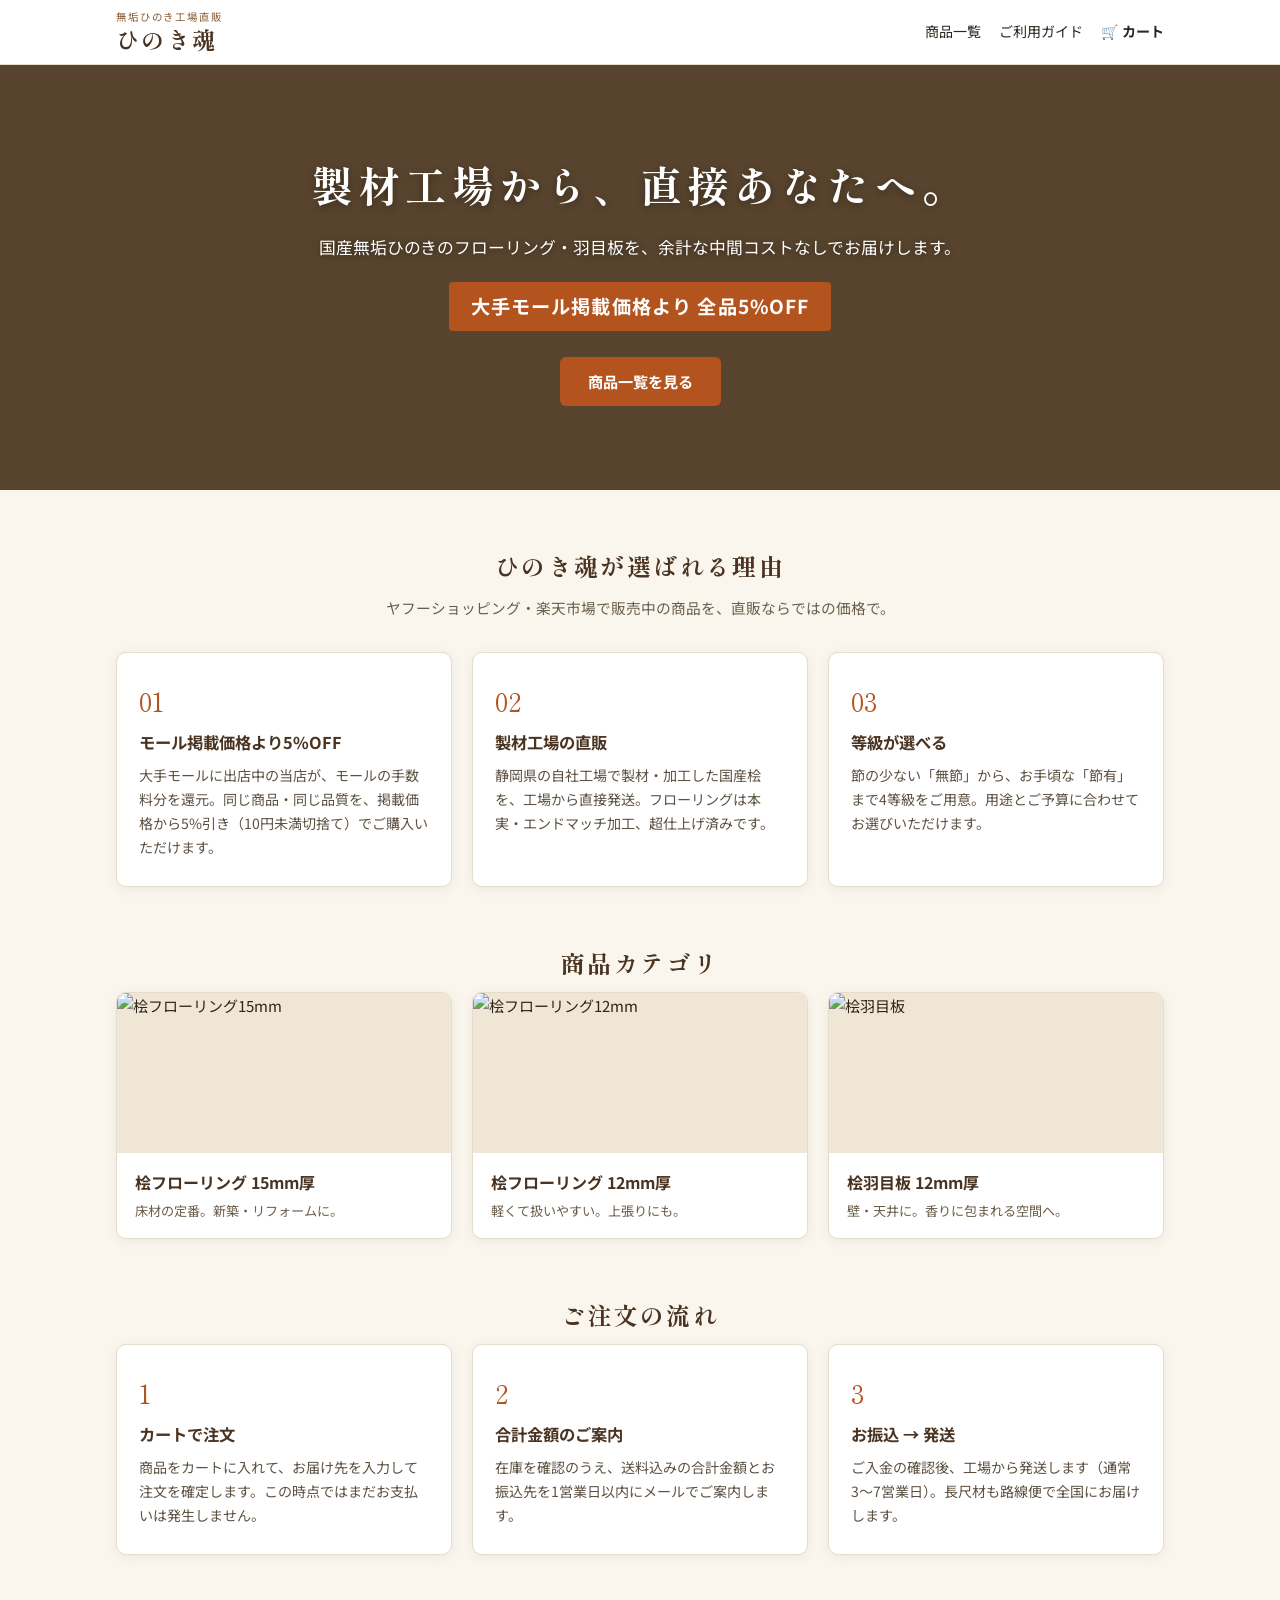
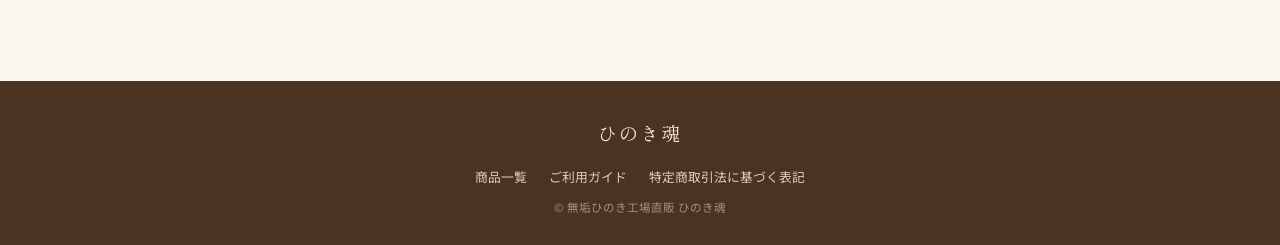
==== index.html @ a267dc52 "ひのき魂 オンラインストア初版（ヤフー掲載価格-5%・工場直販） Co-Authored-By: Claude Fable 5 <noreply@anthropic.com>" ====
<!DOCTYPE html>
<html lang="ja">
<head>
<meta charset="UTF-8">
<meta name="viewport" content="width=device-width, initial-scale=1.0">
<title>無垢ひのき工場直販 ひのき魂｜国産桧フローリング・羽目板の直販ストア</title>
<meta name="description" content="国産無垢ひのきのフローリング・羽目板を工場直販。大手モール掲載価格より5%OFF。製材工場から直接お届けします。">
<link rel="icon" href="favicon.svg" type="image/svg+xml">
<link rel="preconnect" href="https://fonts.googleapis.com">
<link rel="preconnect" href="https://item-shopping.c.yimg.jp">
<link href="https://fonts.googleapis.com/css2?family=Noto+Sans+JP:wght@400;700&family=Shippori+Mincho:wght@600;700&display=swap" rel="stylesheet">
<link rel="stylesheet" href="css/shop.css">
</head>
<body>

<header class="site-header">
  <div class="header-inner">
    <a class="brand" href="index.html">
      <span class="brand-sub">無垢ひのき工場直販</span>
      <span class="brand-main">ひのき魂</span>
    </a>
    <button id="nav-toggle" aria-label="メニュー">☰</button>
    <nav class="site-nav" id="site-nav">
      <a href="products.html">商品一覧</a>
      <a href="guide.html">ご利用ガイド</a>
      <a class="cart-link" href="cart.html">🛒 カート<span class="cart-badge is-empty">0</span></a>
    </nav>
  </div>
</header>

<div class="hero">
  <h1>製材工場から、直接あなたへ。</h1>
  <p>国産無垢ひのきのフローリング・羽目板を、余計な中間コストなしでお届けします。</p>
  <div><span class="hero-off">大手モール掲載価格より 全品5%OFF</span></div>
  <div><a class="btn btn-primary" href="products.html">商品一覧を見る</a></div>
</div>

<section class="section">
  <div class="container">
    <h2 class="section-title">ひのき魂が選ばれる理由</h2>
    <p class="section-lead">ヤフーショッピング・楽天市場で販売中の商品を、直販ならではの価格で。</p>
    <div class="features">
      <div class="feature">
        <span class="num">01</span>
        <h3>モール掲載価格より5%OFF</h3>
        <p>大手モールに出店中の当店が、モールの手数料分を還元。同じ商品・同じ品質を、掲載価格から5%引き（10円未満切捨て）でご購入いただけます。</p>
      </div>
      <div class="feature">
        <span class="num">02</span>
        <h3>製材工場の直販</h3>
        <p>静岡県の自社工場で製材・加工した国産桧を、工場から直接発送。フローリングは本実・エンドマッチ加工、超仕上げ済みです。</p>
      </div>
      <div class="feature">
        <span class="num">03</span>
        <h3>等級が選べる</h3>
        <p>節の少ない「無節」から、お手頃な「節有」まで4等級をご用意。用途とご予算に合わせてお選びいただけます。</p>
      </div>
    </div>
  </div>
</section>

<section class="section" style="padding-top:0;">
  <div class="container">
    <h2 class="section-title">商品カテゴリ</h2>
    <div class="cat-grid">
      <a class="cat-card" href="products.html#flooring15">
        <img src="https://item-shopping.c.yimg.jp/i/j/hayazaimuku_ff151082000a" alt="桧フローリング15mm" loading="lazy">
        <div class="cat-card-body">
          <h3>桧フローリング 15mm厚</h3>
          <p>床材の定番。新築・リフォームに。</p>
        </div>
      </a>
      <a class="cat-card" href="products.html#flooring12">
        <img src="https://item-shopping.c.yimg.jp/i/j/hayazaimuku_fk151082000a" alt="桧フローリング12mm" loading="lazy">
        <div class="cat-card-body">
          <h3>桧フローリング 12mm厚</h3>
          <p>軽くて扱いやすい。上張りにも。</p>
        </div>
      </a>
      <a class="cat-card" href="products.html#panel">
        <img src="https://item-shopping.c.yimg.jp/i/j/hayazaimuku_pf121032000a" alt="桧羽目板" loading="lazy">
        <div class="cat-card-body">
          <h3>桧羽目板 12mm厚</h3>
          <p>壁・天井に。香りに包まれる空間へ。</p>
        </div>
      </a>
    </div>
  </div>
</section>

<section class="section" style="padding-top:0;">
  <div class="container">
    <h2 class="section-title">ご注文の流れ</h2>
    <div class="features">
      <div class="feature"><span class="num">1</span><h3>カートで注文</h3><p>商品をカートに入れて、お届け先を入力して注文を確定します。この時点ではまだお支払いは発生しません。</p></div>
      <div class="feature"><span class="num">2</span><h3>合計金額のご案内</h3><p>在庫を確認のうえ、送料込みの合計金額とお振込先を1営業日以内にメールでご案内します。</p></div>
      <div class="feature"><span class="num">3</span><h3>お振込 → 発送</h3><p>ご入金の確認後、工場から発送します（通常3〜7営業日）。長尺材も路線便で全国にお届けします。</p></div>
    </div>
  </div>
</section>

<footer class="site-footer">
  <div class="footer-inner">
    <div class="footer-brand">ひのき魂</div>
    <div class="footer-links">
      <a href="products.html">商品一覧</a>
      <a href="guide.html">ご利用ガイド</a>
      <a href="tokushoho.html">特定商取引法に基づく表記</a>
    </div>
    <div class="footer-copy">© 無垢ひのき工場直販 ひのき魂</div>
  </div>
</footer>

<script src="https://hayazai.com/data/products.js"></script>
<script src="js/shop.js"></script>
</body>
</html>
---- css/shop.css ----
/* =====================================================
   ひのき魂 オンラインストア 共通スタイル
   ===================================================== */

:root {
  --cream: #faf6ee;
  --paper: #ffffff;
  --wood: #8b5e34;
  --wood-dark: #4a3421;
  --ink: #2e261d;
  --accent: #b3541e;
  --green: #4f6f46;
  --line: #e6dccb;
  --shadow: 0 2px 12px rgba(74, 52, 33, 0.08);
}

* { margin: 0; padding: 0; box-sizing: border-box; }

body {
  font-family: 'Noto Sans JP', 'Hiragino Kaku Gothic ProN', 'Yu Gothic', sans-serif;
  background: var(--cream);
  color: var(--ink);
  line-height: 1.7;
  font-size: 15px;
}

img { max-width: 100%; }
a { color: var(--accent); }

.serif { font-family: 'Shippori Mincho', 'Yu Mincho', serif; }

.container { max-width: 1080px; margin: 0 auto; padding: 0 16px; }

/* ---------- ヘッダー ---------- */

.site-header {
  background: var(--paper);
  border-bottom: 1px solid var(--line);
  position: sticky;
  top: 0;
  z-index: 100;
}
.header-inner {
  max-width: 1080px; margin: 0 auto; padding: 10px 16px;
  display: flex; align-items: center; gap: 20px;
}
.brand { text-decoration: none; color: var(--wood-dark); line-height: 1.3; }
.brand-sub { display: block; font-size: 0.65rem; letter-spacing: 0.18em; color: var(--wood); }
.brand-main { font-family: 'Shippori Mincho', serif; font-size: 1.45rem; font-weight: 700; letter-spacing: 0.1em; }

.site-nav { margin-left: auto; display: flex; align-items: center; gap: 18px; }
.site-nav a { color: var(--ink); text-decoration: none; font-size: 0.88rem; }
.site-nav a:hover { color: var(--accent); }

.cart-link { position: relative; display: inline-flex; align-items: center; gap: 6px; font-weight: 700; }
.cart-badge {
  background: var(--accent); color: #fff; border-radius: 999px;
  font-size: 0.7rem; min-width: 18px; height: 18px; line-height: 18px;
  text-align: center; padding: 0 4px;
}
.cart-badge.is-empty { display: none; }

#nav-toggle { display: none; background: none; border: none; font-size: 1.5rem; cursor: pointer; color: var(--wood-dark); }

@media (max-width: 720px) {
  #nav-toggle { display: block; margin-left: auto; }
  .site-nav {
    display: none; position: absolute; top: 100%; left: 0; right: 0;
    background: var(--paper); border-bottom: 1px solid var(--line);
    flex-direction: column; padding: 14px 20px; gap: 14px; margin: 0;
  }
  .site-nav.open { display: flex; }
  .cart-link-fixed { display: flex !important; }
}

/* ---------- ヒーロー ---------- */

.hero {
  background: linear-gradient(rgba(46, 38, 29, 0.45), rgba(46, 38, 29, 0.45)),
    url('https://hayazai.com/images/hero_hinoki.jpg') center/cover no-repeat, #7a5c3d;
  color: #fff; text-align: center; padding: 84px 16px;
}
.hero h1 { font-family: 'Shippori Mincho', serif; font-size: clamp(1.6rem, 4.5vw, 2.6rem); letter-spacing: 0.12em; text-shadow: 0 2px 8px rgba(0,0,0,0.4); }
.hero p { margin-top: 14px; font-size: clamp(0.9rem, 2.5vw, 1.05rem); text-shadow: 0 1px 6px rgba(0,0,0,0.5); }
.hero .btn { margin-top: 26px; }

.hero-off {
  display: inline-block; margin-top: 20px; background: var(--accent); color: #fff;
  padding: 8px 22px; border-radius: 4px; font-weight: 700; letter-spacing: 0.06em;
  font-size: clamp(0.95rem, 2.8vw, 1.2rem);
}

/* ---------- 汎用 ---------- */

.section { padding: 56px 0; }
.section-title {
  font-family: 'Shippori Mincho', serif; font-size: 1.5rem; text-align: center;
  color: var(--wood-dark); letter-spacing: 0.1em; margin-bottom: 8px;
}
.section-lead { text-align: center; color: #6b5d4b; margin-bottom: 32px; font-size: 0.92rem; }

.btn {
  display: inline-block; border: none; cursor: pointer; text-decoration: none;
  border-radius: 6px; font-weight: 700; font-size: 0.95rem;
  padding: 12px 28px; transition: opacity 0.15s; font-family: inherit;
}
.btn:hover { opacity: 0.85; }
.btn-primary { background: var(--accent); color: #fff; }
.btn-cart { background: var(--wood-dark); color: #fff; padding: 10px 16px; font-size: 0.85rem; flex: 1; }
.btn-lg { padding: 15px 40px; font-size: 1.05rem; width: 100%; text-align: center; }
.btn:disabled { opacity: 0.5; cursor: default; }

/* ---------- 特長 ---------- */

.features { display: grid; grid-template-columns: repeat(auto-fit, minmax(240px, 1fr)); gap: 20px; }
.feature {
  background: var(--paper); border: 1px solid var(--line); border-radius: 10px;
  padding: 26px 22px; box-shadow: var(--shadow);
}
.feature h3 { font-size: 1.02rem; color: var(--wood-dark); margin-bottom: 8px; }
.feature p { font-size: 0.88rem; color: #5d5142; }
.feature .num { font-family: 'Shippori Mincho', serif; color: var(--accent); font-size: 1.6rem; display: block; margin-bottom: 6px; }

/* ---------- カテゴリカード ---------- */

.cat-grid { display: grid; grid-template-columns: repeat(auto-fit, minmax(230px, 1fr)); gap: 20px; }
.cat-card {
  display: block; text-decoration: none; background: var(--paper);
  border: 1px solid var(--line); border-radius: 10px; overflow: hidden; box-shadow: var(--shadow);
  color: var(--ink); transition: transform 0.15s;
}
.cat-card:hover { transform: translateY(-3px); }
.cat-card img { width: 100%; height: 160px; object-fit: cover; display: block; background: #efe6d6; }
.cat-card-body { padding: 16px 18px; }
.cat-card-body h3 { font-size: 1rem; color: var(--wood-dark); }
.cat-card-body p { font-size: 0.82rem; color: #6b5d4b; margin-top: 4px; }

/* ---------- 商品一覧 ---------- */

.page-title { font-family: 'Shippori Mincho', serif; font-size: 1.6rem; color: var(--wood-dark); letter-spacing: 0.08em; text-align: center; padding: 40px 0 6px; }
.page-lead { text-align: center; color: #6b5d4b; font-size: 0.9rem; margin-bottom: 10px; }

.off-banner {
  max-width: 720px; margin: 18px auto 0; background: #fdf1e6; border: 1px solid #eccdaa;
  border-radius: 8px; padding: 12px 18px; font-size: 0.88rem; text-align: center; color: #7c451a;
}

.p-section { padding: 36px 0 8px; }
.p-section-title {
  font-family: 'Shippori Mincho', serif; font-size: 1.3rem; color: var(--wood-dark);
  border-left: 5px solid var(--accent); padding-left: 12px; margin-bottom: 4px;
}
.p-section-desc { font-size: 0.86rem; color: #6b5d4b; margin-bottom: 18px; padding-left: 17px; }

.p-grid { display: grid; grid-template-columns: repeat(auto-fill, minmax(230px, 1fr)); gap: 18px; }

.p-card {
  background: var(--paper); border: 1px solid var(--line); border-radius: 10px;
  overflow: hidden; box-shadow: var(--shadow); display: flex; flex-direction: column;
}
.p-card-img { aspect-ratio: 4/3; background: #efe6d6; }
.p-card-img img { width: 100%; height: 100%; object-fit: cover; display: block; }
.p-card-body { padding: 14px 16px 16px; display: flex; flex-direction: column; flex: 1; }

.p-badges { display: flex; gap: 6px; margin-bottom: 6px; }
.badge { font-size: 0.7rem; font-weight: 700; padding: 2px 8px; border-radius: 4px; }
.badge-a { background: var(--green); color: #fff; }
.badge-b { background: #8d7c63; color: #fff; }
.badge-q { background: #f0e7d6; color: var(--wood-dark); }

.p-size { font-weight: 700; color: var(--wood-dark); font-size: 0.98rem; }
.p-qty { font-size: 0.78rem; color: #6b5d4b; font-weight: 400; margin-left: 6px; }

.p-price-row { margin-top: 8px; display: flex; align-items: center; gap: 8px; }
.p-price-ref { font-size: 0.76rem; color: #978874; text-decoration: line-through; }
.p-off { background: var(--accent); color: #fff; font-size: 0.68rem; font-weight: 700; padding: 1px 6px; border-radius: 3px; }

.p-price { font-size: 1.45rem; font-weight: 700; color: var(--accent); line-height: 1.2; }
.p-tax { font-size: 0.7rem; color: #6b5d4b; font-weight: 400; margin-left: 4px; }
.p-per { font-size: 0.76rem; color: #6b5d4b; margin-bottom: 12px; }

.p-actions { margin-top: auto; display: flex; gap: 8px; align-items: center; }

.qty-input { display: inline-flex; border: 1px solid var(--line); border-radius: 6px; overflow: hidden; background: #fff; }
.qty-btn { width: 30px; height: 38px; border: none; background: #f5efe3; cursor: pointer; font-size: 1rem; color: var(--wood-dark); }
.qty-num { width: 42px; border: none; text-align: center; font-size: 0.95rem; font-family: inherit; -moz-appearance: textfield; }
.qty-num::-webkit-outer-spin-button, .qty-num::-webkit-inner-spin-button { -webkit-appearance: none; }

.load-error { text-align: center; padding: 60px 0; color: #8a5a2a; }

/* ---------- カート ---------- */

.cart-table-wrap { overflow-x: auto; background: var(--paper); border: 1px solid var(--line); border-radius: 10px; box-shadow: var(--shadow); }
.cart-table { width: 100%; border-collapse: collapse; min-width: 640px; }
.cart-table th { background: #f5efe3; font-size: 0.8rem; padding: 10px 12px; text-align: left; color: var(--wood-dark); }
.cart-table td { padding: 12px; border-top: 1px solid var(--line); font-size: 0.9rem; vertical-align: middle; }
.cart-img { width: 54px; height: 54px; object-fit: cover; border-radius: 6px; background: #efe6d6; }
.cart-name { font-weight: 600; color: var(--wood-dark); font-size: 0.86rem; }
.cart-sub { font-weight: 700; }
.cart-del { background: none; border: none; color: #b0a28c; font-size: 1.1rem; cursor: pointer; }

.cart-summary { max-width: 420px; margin: 26px 0 0 auto; background: var(--paper); border: 1px solid var(--line); border-radius: 10px; padding: 22px; box-shadow: var(--shadow); }
.cart-total-row { display: flex; justify-content: space-between; align-items: center; font-size: 1rem; }
.cart-total-row strong { font-size: 1.5rem; color: var(--accent); }
.cart-note { font-size: 0.78rem; color: #6b5d4b; margin-top: 10px; }
.cart-note-warn { color: #a04b12; background: #fdf1e6; border-radius: 6px; padding: 8px 10px; }
.cart-summary .btn { margin-top: 16px; }
.link-back { display: block; text-align: center; margin-top: 14px; font-size: 0.85rem; }

.cart-empty { text-align: center; padding: 70px 0; color: #6b5d4b; }
.cart-empty .btn { margin-top: 20px; }

/* ---------- 注文フォーム ---------- */

.order-grid { display: grid; grid-template-columns: 1fr 380px; gap: 28px; align-items: start; }
@media (max-width: 880px) { .order-grid { grid-template-columns: 1fr; } }

.form-card, .summary-card {
  background: var(--paper); border: 1px solid var(--line); border-radius: 10px;
  padding: 26px; box-shadow: var(--shadow);
}
.form-card h2, .summary-card h2 { font-size: 1.05rem; color: var(--wood-dark); margin-bottom: 18px; border-left: 4px solid var(--accent); padding-left: 10px; }

.form-row { margin-bottom: 16px; }
.form-row label { display: block; font-size: 0.85rem; font-weight: 700; color: var(--wood-dark); margin-bottom: 5px; }
.req { color: var(--accent); font-size: 0.72rem; margin-left: 4px; }
.form-row input[type=text], .form-row input[type=email], .form-row input[type=tel],
.form-row select, .form-row textarea {
  width: 100%; padding: 10px 12px; border: 1px solid var(--line); border-radius: 6px;
  font-size: 0.95rem; font-family: inherit; background: #fffdf9;
}
.form-row textarea { min-height: 90px; resize: vertical; }
.radio-row { display: flex; gap: 18px; font-size: 0.9rem; }
.radio-row label { font-weight: 400; display: inline-flex; align-items: center; gap: 5px; margin: 0; }

.summary-table { width: 100%; border-collapse: collapse; font-size: 0.84rem; }
.summary-table td { padding: 7px 4px; border-bottom: 1px solid var(--line); vertical-align: top; }
.ta-r { text-align: right; white-space: nowrap; } .ta-c { text-align: center; }
.summary-total { display: flex; justify-content: space-between; margin-top: 14px; font-size: 0.95rem; }
.summary-total strong { font-size: 1.4rem; color: var(--accent); }

.notice-box { background: #fdf7ec; border: 1px solid #eadcbc; border-radius: 8px; padding: 12px 14px; font-size: 0.8rem; color: #6b5230; margin-top: 14px; }
.order-error { color: #c0392b; font-size: 0.85rem; margin-top: 12px; min-height: 1.2em; }

.hp-field { position: absolute; left: -9999px; opacity: 0; height: 0; overflow: hidden; }

/* ---------- 静的ページ ---------- */

.doc { max-width: 780px; margin: 0 auto; background: var(--paper); border: 1px solid var(--line); border-radius: 10px; padding: 36px; box-shadow: var(--shadow); }
.doc h2 { font-size: 1.1rem; color: var(--wood-dark); margin: 26px 0 10px; border-left: 4px solid var(--accent); padding-left: 10px; }
.doc h2:first-child { margin-top: 0; }
.doc p, .doc li { font-size: 0.9rem; color: #443a2c; }
.doc ul { padding-left: 20px; }
.doc-table { width: 100%; border-collapse: collapse; font-size: 0.88rem; }
.doc-table th, .doc-table td { border: 1px solid var(--line); padding: 10px 12px; text-align: left; vertical-align: top; }
.doc-table th { background: #f5efe3; width: 30%; color: var(--wood-dark); white-space: nowrap; }

/* ---------- 完了ページ ---------- */

.complete-box { max-width: 560px; margin: 60px auto; text-align: center; background: var(--paper); border: 1px solid var(--line); border-radius: 10px; padding: 48px 30px; box-shadow: var(--shadow); }
.complete-box h1 { font-family: 'Shippori Mincho', serif; font-size: 1.4rem; color: var(--wood-dark); margin-bottom: 16px; }
.order-no { font-size: 1.1rem; font-weight: 700; color: var(--accent); background: #fdf1e6; border-radius: 6px; padding: 10px; margin: 18px 0; }
.complete-box p { font-size: 0.9rem; color: #5d5142; }
.complete-box .btn { margin-top: 26px; }

/* ---------- フッター ---------- */

.site-footer { background: var(--wood-dark); color: #d9cdbb; margin-top: 70px; padding: 36px 16px 28px; }
.footer-inner { max-width: 1080px; margin: 0 auto; text-align: center; }
.footer-brand { font-family: 'Shippori Mincho', serif; font-size: 1.2rem; letter-spacing: 0.12em; color: #f3ead9; }
.footer-links { margin: 16px 0 10px; display: flex; justify-content: center; flex-wrap: wrap; gap: 8px 22px; }
.footer-links a { color: #d9cdbb; font-size: 0.8rem; text-decoration: none; }
.footer-links a:hover { text-decoration: underline; }
.footer-copy { font-size: 0.72rem; color: #a08f77; margin-top: 10px; }

/* ---------- トースト ---------- */

.toast-box { position: fixed; bottom: 24px; left: 50%; transform: translateX(-50%); z-index: 999; display: flex; flex-direction: column; gap: 8px; }
.toast {
  background: var(--wood-dark); color: #fff; padding: 11px 26px; border-radius: 999px;
  font-size: 0.88rem; box-shadow: 0 4px 16px rgba(0,0,0,0.25); white-space: nowrap;
  transition: opacity 0.4s;
}
.toast.out { opacity: 0; }
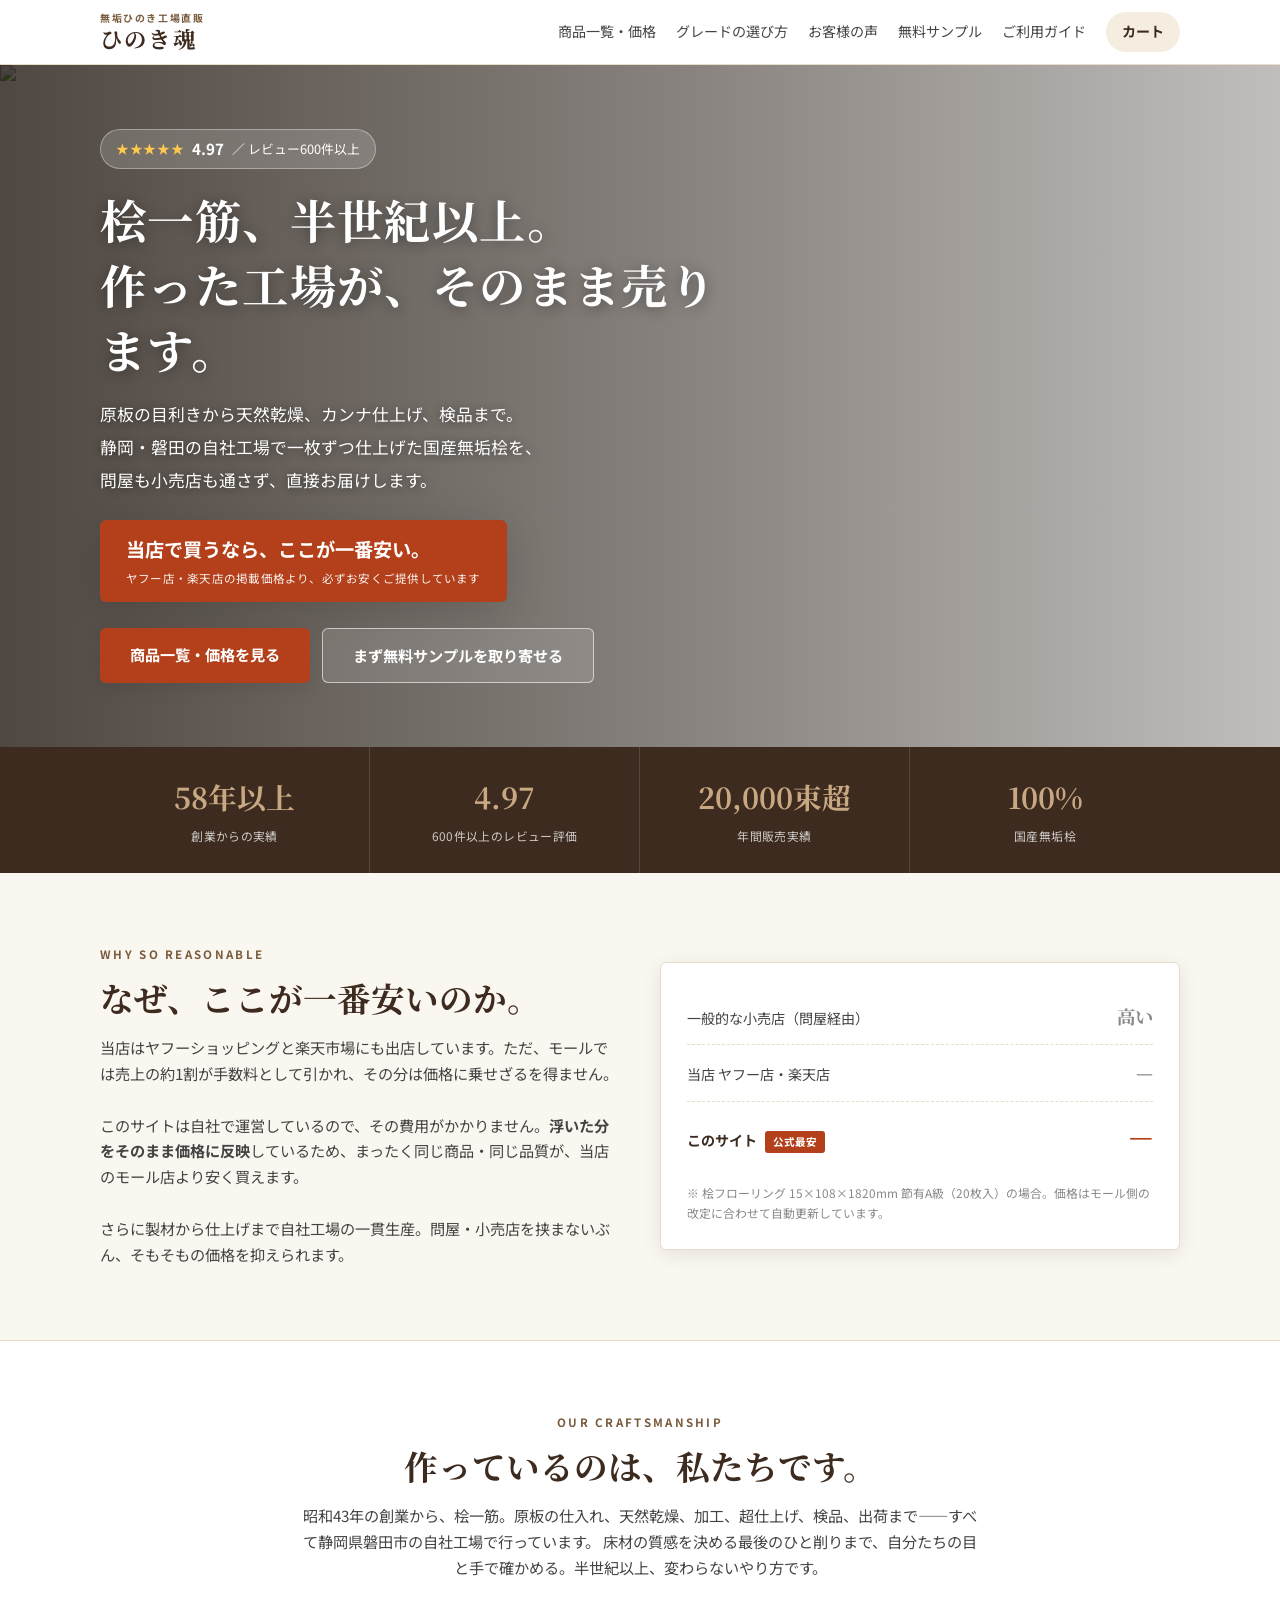
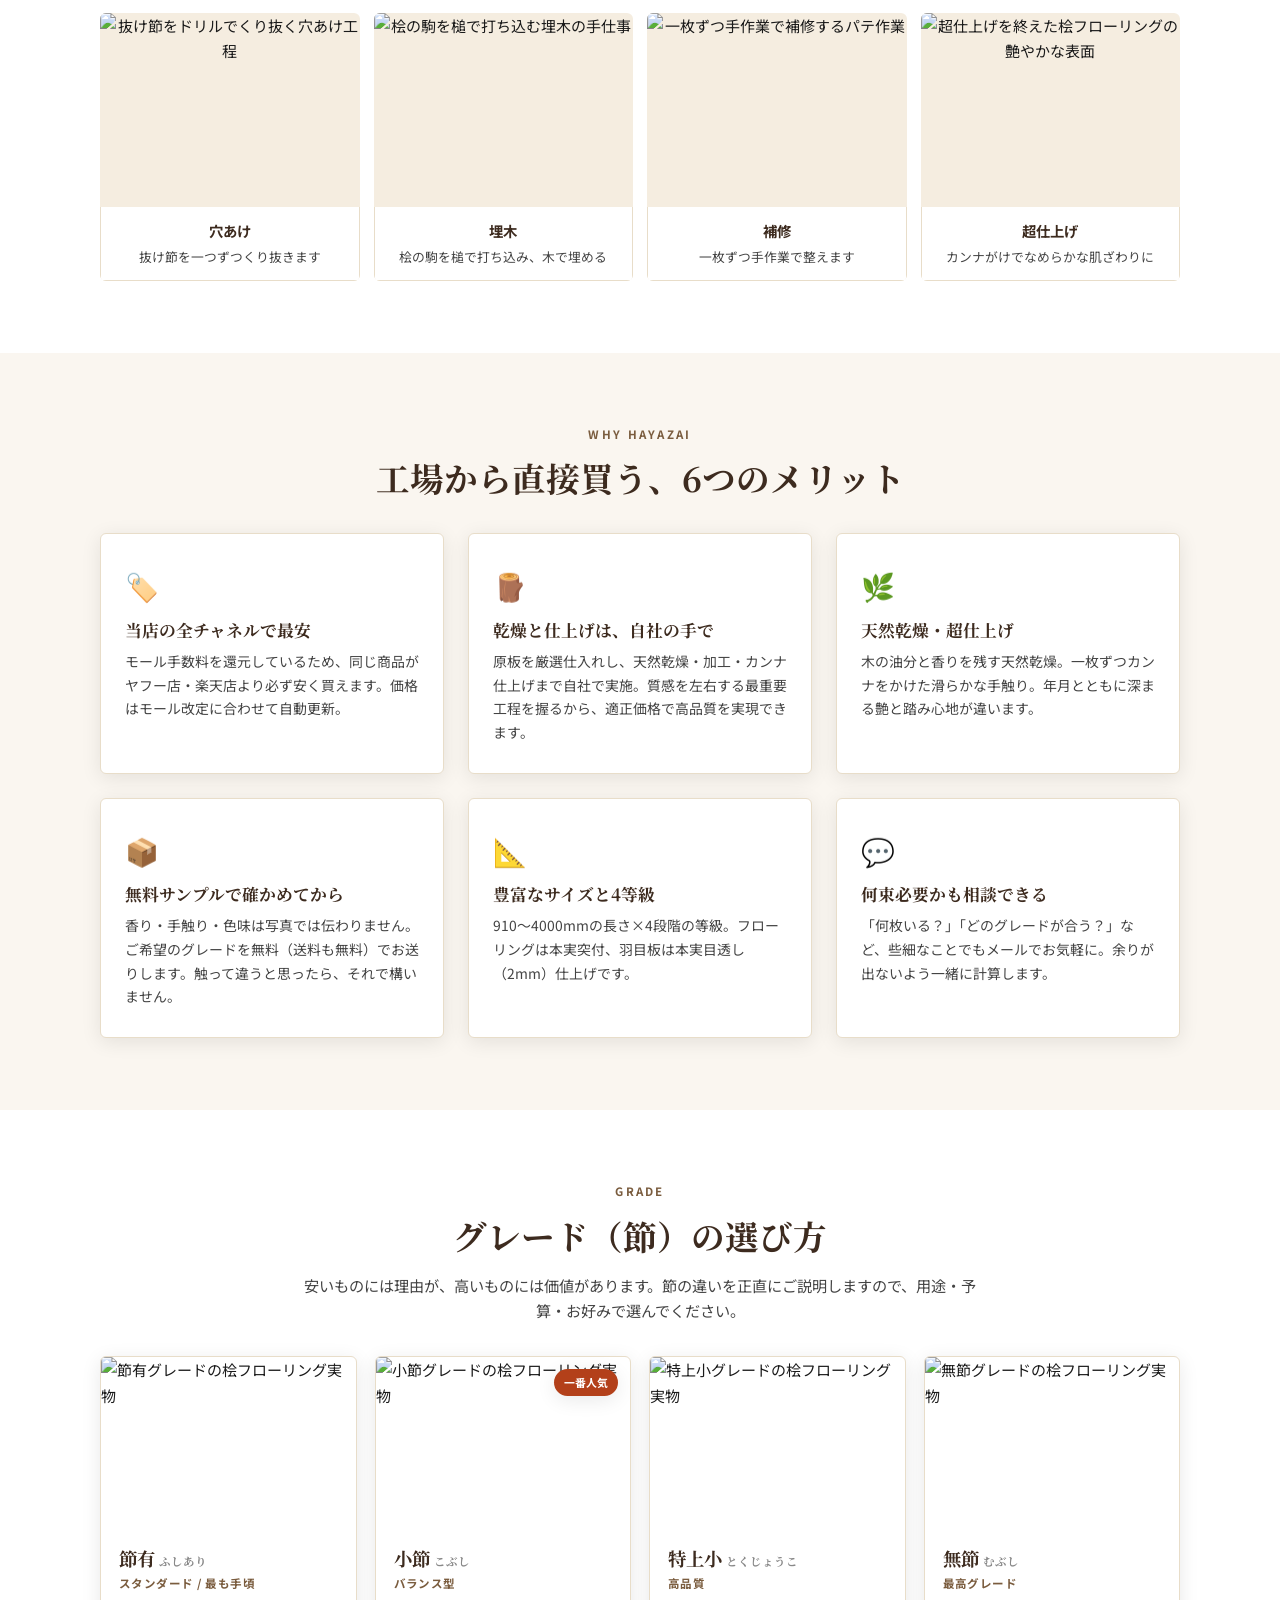
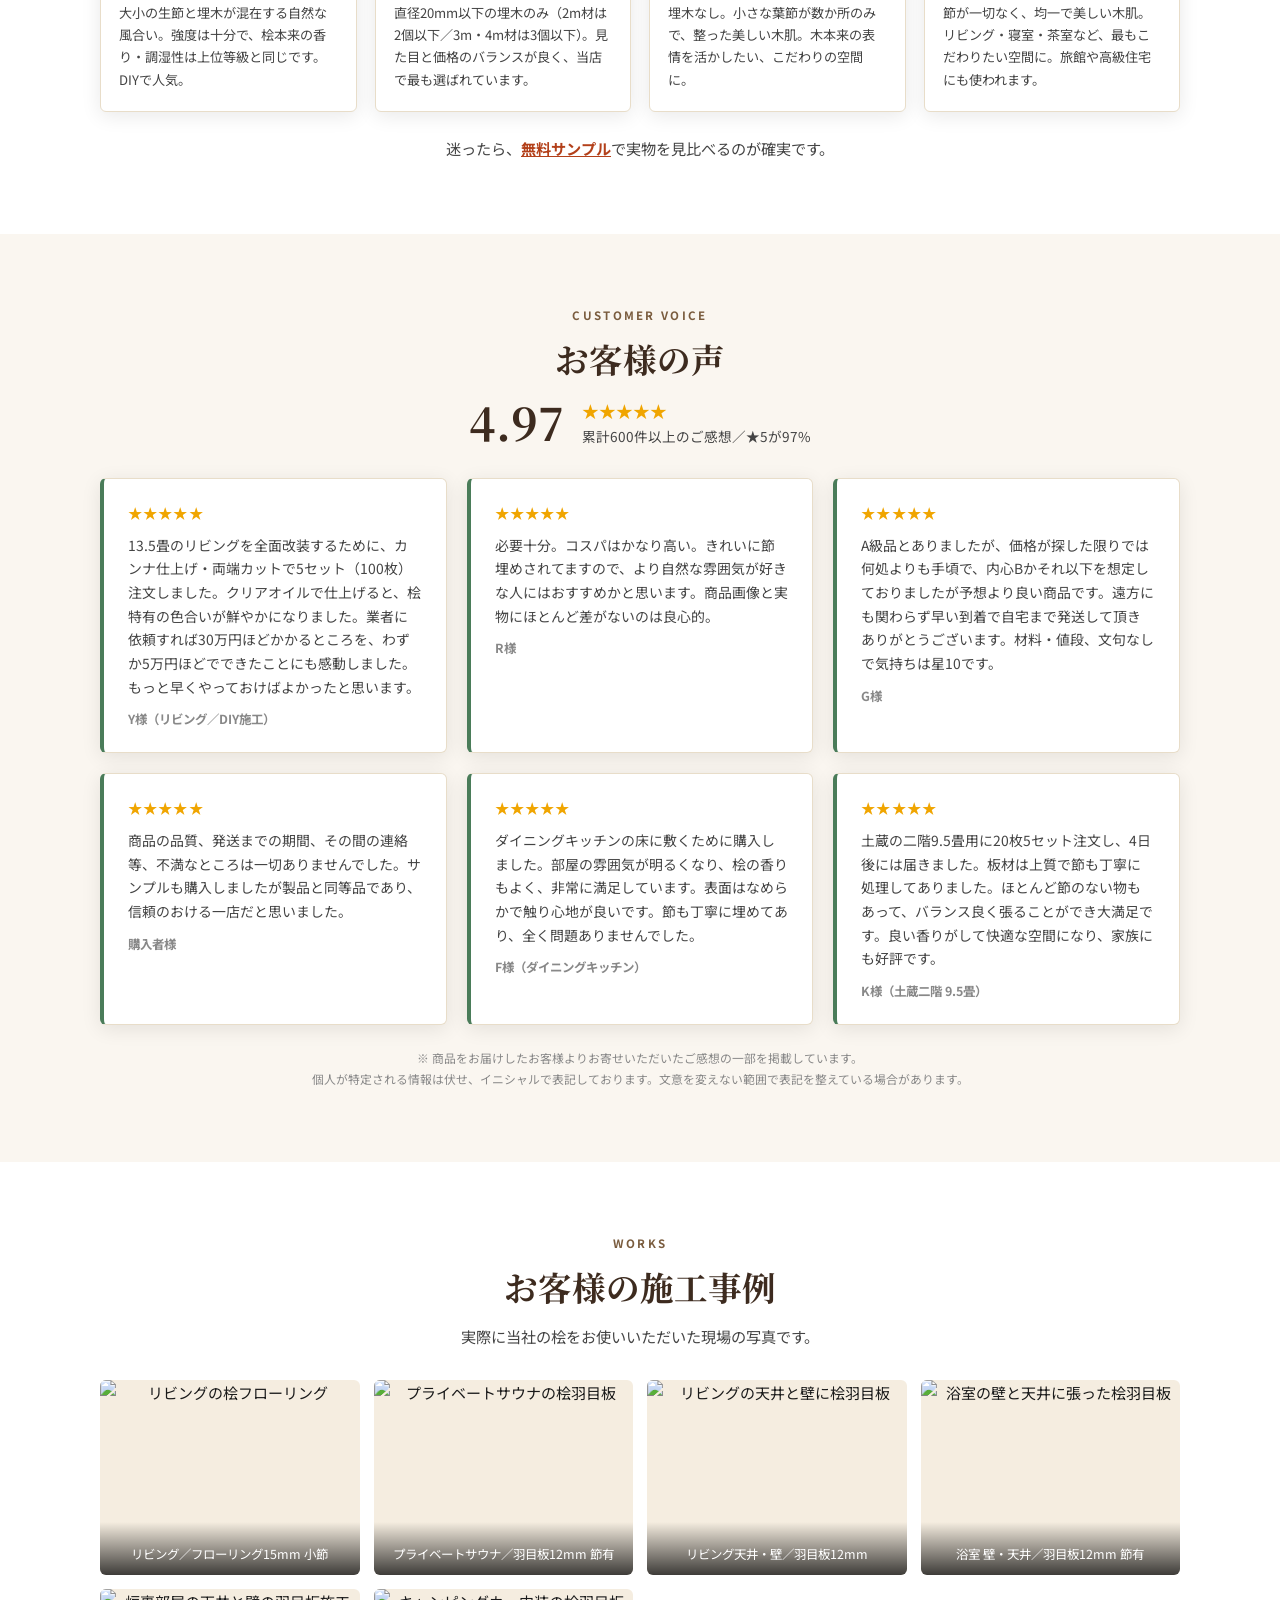
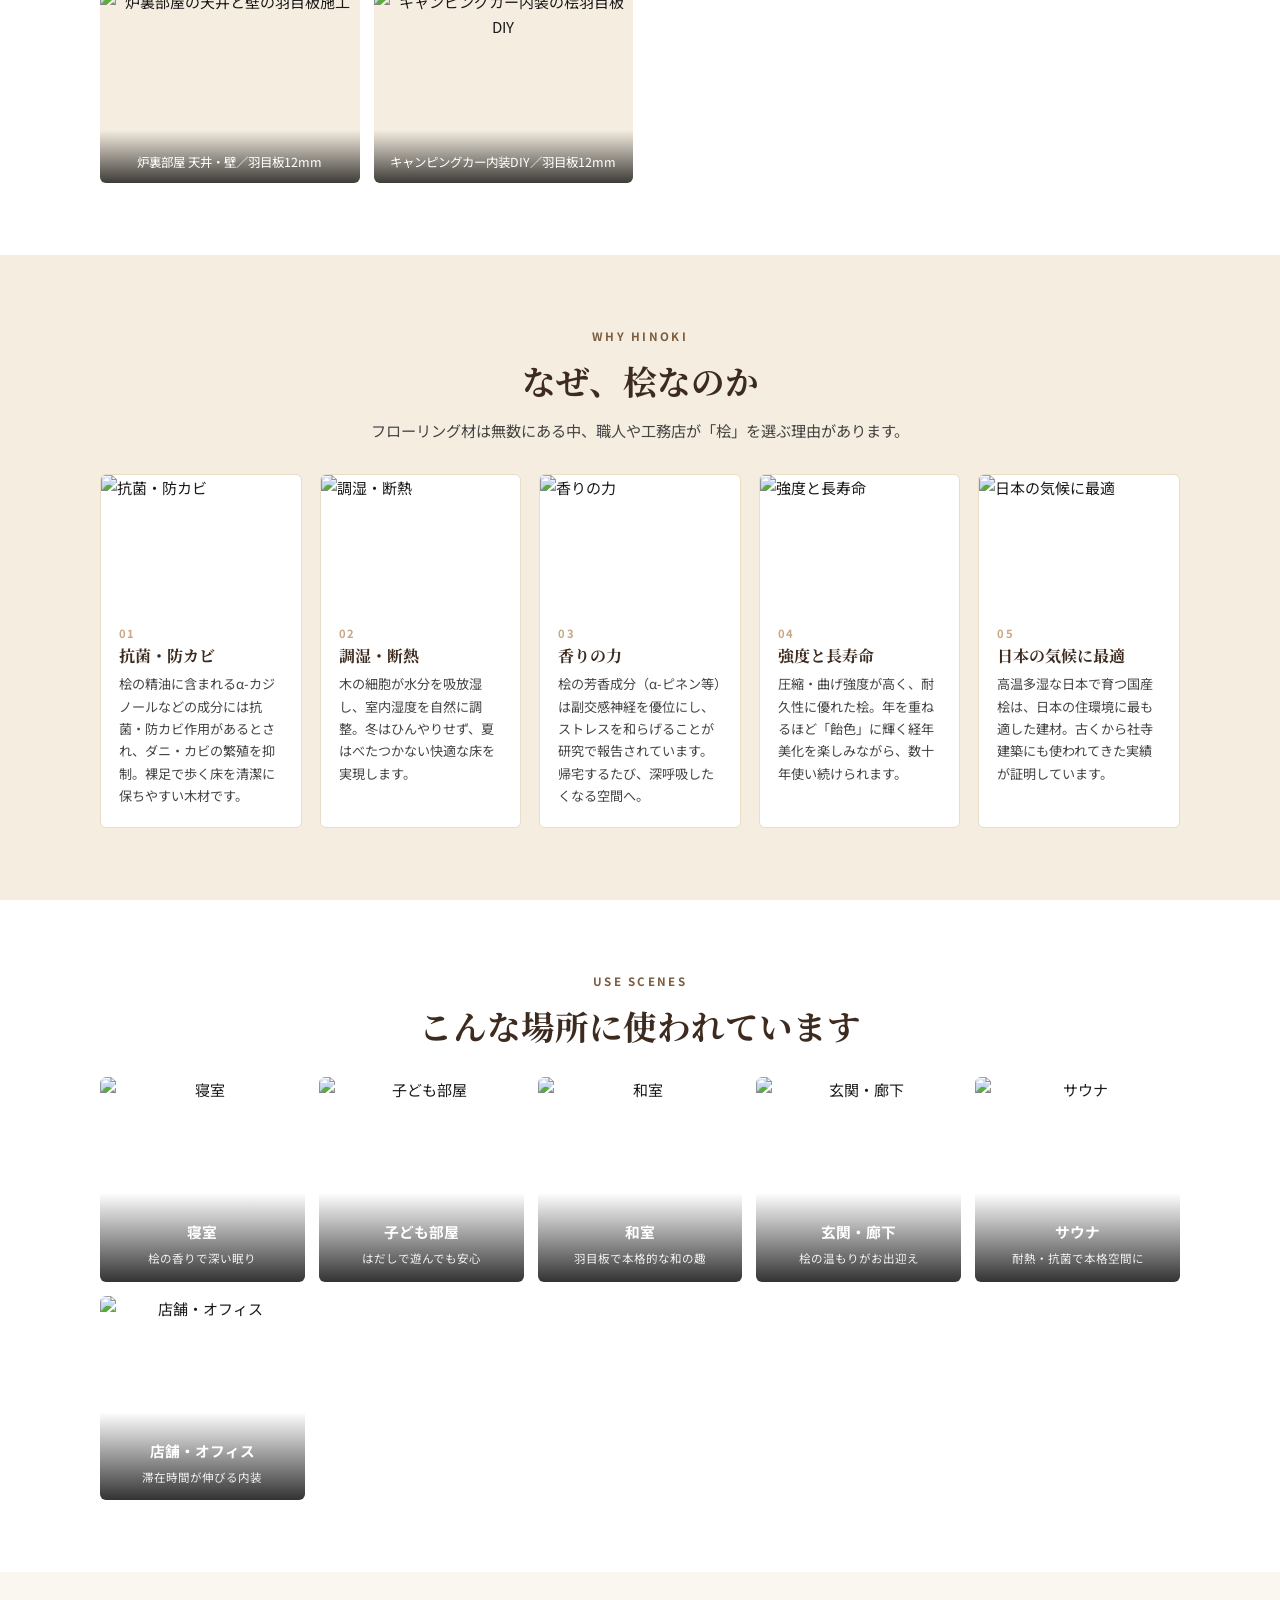
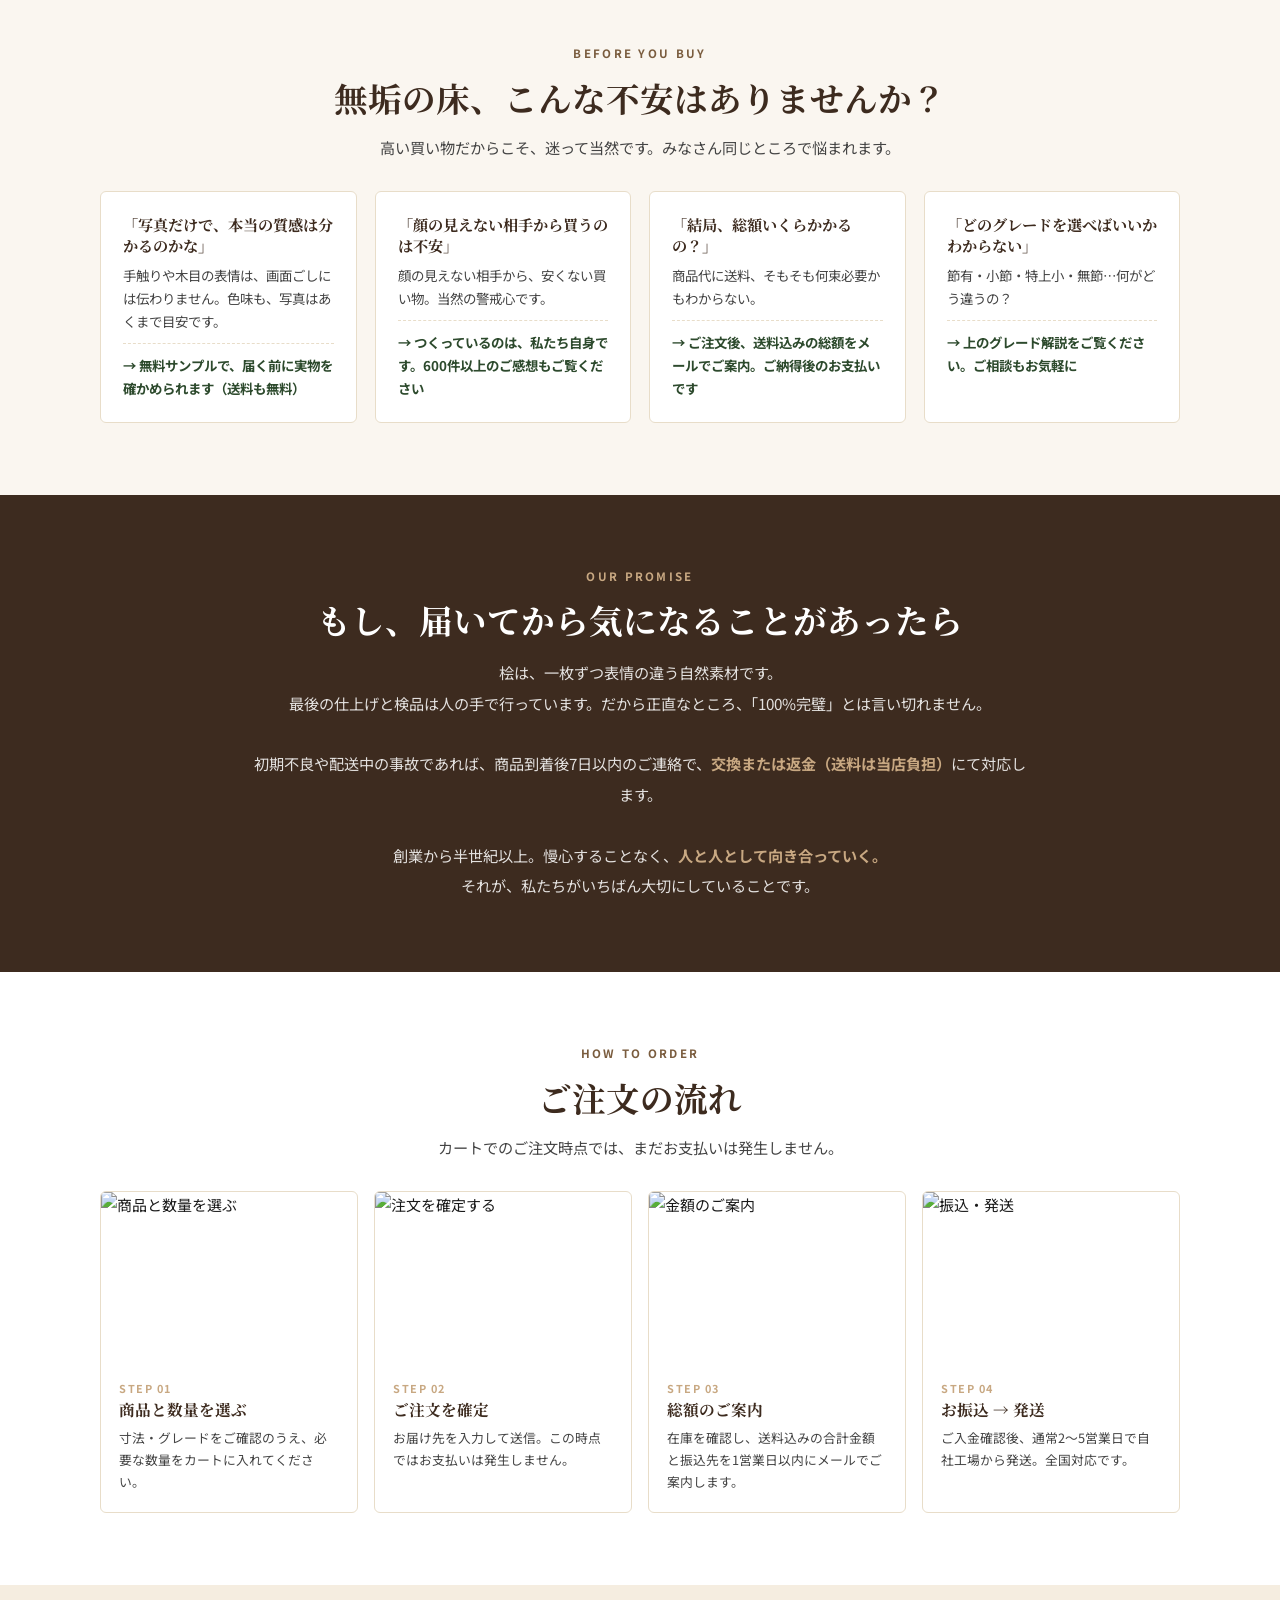
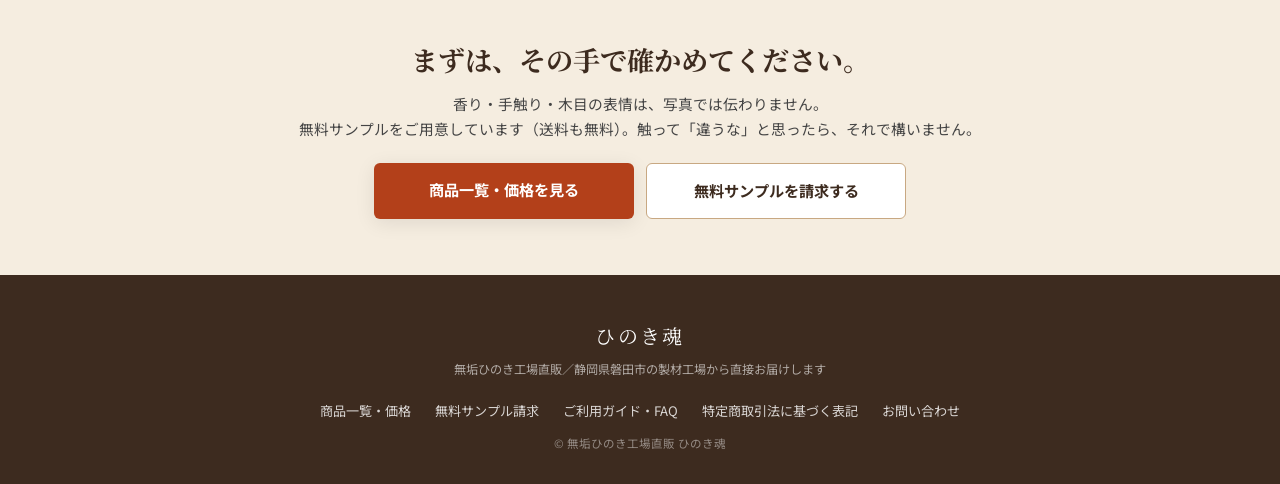
==== commit da9967c1: "サイト全面刷新: HP準拠デザイン・付加価値訴求・公式最安の打ち出し - 配色/書体を林材木店HPに統一、実写ヒーロー・工程写真・グレード実物・施工事例を導入 - 訴求を5%OFFから「公式最安」へ変" ====
--- a/index.html
+++ b/index.html
@@ -3,12 +3,13 @@
 <head>
 <meta charset="UTF-8">
 <meta name="viewport" content="width=device-width, initial-scale=1.0">
-<title>無垢ひのき工場直販 ひのき魂｜国産桧フローリング・羽目板の直販ストア</title>
-<meta name="description" content="国産無垢ひのきのフローリング・羽目板を工場直販。大手モール掲載価格より5%OFF。製材工場から直接お届けします。">
+<title>無垢ひのき工場直販 ひのき魂｜国産桧フローリング・羽目板を工場から直接、最安値で</title>
+<meta name="description" content="創業1968年、桧一筋55年以上の製材工場が運営する直販ストア。国産無垢桧のフローリング・羽目板を、当店のモール店より安い公式最安価格で。レビュー600件以上・評価4.97。無料サンプルあり。">
 <link rel="icon" href="favicon.svg" type="image/svg+xml">
 <link rel="preconnect" href="https://fonts.googleapis.com">
-<link rel="preconnect" href="https://item-shopping.c.yimg.jp">
-<link href="https://fonts.googleapis.com/css2?family=Noto+Sans+JP:wght@400;700&family=Shippori+Mincho:wght@600;700&display=swap" rel="stylesheet">
+<link rel="preconnect" href="https://fonts.gstatic.com" crossorigin>
+<link rel="preconnect" href="https://hayazai.com">
+<link href="https://fonts.googleapis.com/css2?family=Noto+Sans+JP:wght@400;700&family=Noto+Serif+JP:wght@600;700&display=swap" rel="stylesheet">
 <link rel="stylesheet" href="css/shop.css">
 </head>
 <body>
@@ -21,91 +22,416 @@
     </a>
     <button id="nav-toggle" aria-label="メニュー">☰</button>
     <nav class="site-nav" id="site-nav">
-      <a href="products.html">商品一覧</a>
+      <a href="products.html">商品一覧・価格</a>
+      <a href="#grade">グレードの選び方</a>
+      <a href="#voice">お客様の声</a>
+      <a href="sample.html">無料サンプル</a>
       <a href="guide.html">ご利用ガイド</a>
-      <a class="cart-link" href="cart.html">🛒 カート<span class="cart-badge is-empty">0</span></a>
+      <a class="cart-link" href="cart.html">カート<span class="cart-badge is-empty">0</span></a>
     </nav>
   </div>
 </header>
 
-<div class="hero">
-  <h1>製材工場から、直接あなたへ。</h1>
-  <p>国産無垢ひのきのフローリング・羽目板を、余計な中間コストなしでお届けします。</p>
-  <div><span class="hero-off">大手モール掲載価格より 全品5%OFF</span></div>
-  <div><a class="btn btn-primary" href="products.html">商品一覧を見る</a></div>
-</div>
-
+<!-- ===== HERO ===== -->
+<section class="hero">
+  <img class="hero-img" src="https://hayazai.com/images/hero/hero_baby_real.webp" alt="桧の無垢フローリングの上でくつろぐ赤ちゃん" fetchpriority="high">
+  <div class="hero-inner">
+    <div class="hero-box">
+      <div class="hero-rating">
+        <span class="stars">★★★★★</span><strong>4.97</strong>
+        <span>／ レビュー600件以上</span>
+      </div>
+      <h1>桧一筋、半世紀以上。<br>作った工場が、そのまま売ります。</h1>
+      <p class="hero-lead">
+        原板の目利きから天然乾燥、カンナ仕上げ、検品まで。<br>
+        静岡・磐田の自社工場で一枚ずつ仕上げた国産無垢桧を、<br>
+        問屋も小売店も通さず、直接お届けします。
+      </p>
+      <div class="hero-price-badge">
+        当店で買うなら、ここが一番安い。
+        <small>ヤフー店・楽天店の掲載価格より、必ずお安くご提供しています</small>
+      </div>
+      <div class="hero-cta">
+        <a class="btn btn-primary" href="products.html">商品一覧・価格を見る</a>
+        <a class="btn btn-outline" href="sample.html">まず無料サンプルを取り寄せる</a>
+      </div>
+    </div>
+  </div>
+</section>
+
+<!-- ===== STATS ===== -->
+<section class="stats">
+  <div class="container">
+    <div class="stats-grid">
+      <div class="stat"><div class="stat-num" id="stat-years">55年以上</div><div class="stat-label">創業からの実績</div></div>
+      <div class="stat"><div class="stat-num">4.97</div><div class="stat-label">600件以上のレビュー評価</div></div>
+      <div class="stat"><div class="stat-num">20,000束超</div><div class="stat-label">年間販売実績</div></div>
+      <div class="stat"><div class="stat-num">100%</div><div class="stat-label">国産無垢桧</div></div>
+    </div>
+  </div>
+</section>
+
+<!-- ===== なぜ一番安いのか ===== -->
+<section class="section why-cheap">
+  <div class="container">
+    <div class="why-cheap-grid">
+      <div>
+        <div class="section-label">Why So Reasonable</div>
+        <h2 class="section-title">なぜ、ここが一番安いのか。</h2>
+        <p class="section-desc">
+          当店はヤフーショッピングと楽天市場にも出店しています。ただ、モールでは売上の約1割が手数料として引かれ、その分は価格に乗せざるを得ません。<br><br>
+          このサイトは自社で運営しているので、その費用がかかりません。<strong>浮いた分をそのまま価格に反映</strong>しているため、まったく同じ商品・同じ品質が、当店のモール店より安く買えます。<br><br>
+          さらに製材から仕上げまで自社工場の一貫生産。問屋・小売店を挟まないぶん、そもそもの価格を抑えられます。
+        </p>
+      </div>
+      <div class="price-compare">
+        <div class="pc-row">
+          <span class="pc-label">一般的な小売店（問屋経由）</span>
+          <span class="pc-val">高い</span>
+        </div>
+        <div class="pc-row">
+          <span class="pc-label">当店 ヤフー店・楽天店</span>
+          <span class="pc-val" id="pc-mall">—</span>
+        </div>
+        <div class="pc-row is-best">
+          <span class="pc-label">このサイト<span class="pc-tag">公式最安</span></span>
+          <span class="pc-val" id="pc-shop">—</span>
+        </div>
+        <p class="pc-note" id="pc-note">
+          ※ 桧フローリング 15×108×1820mm 節有A級（20枚入）の場合。価格はモール側の改定に合わせて自動更新しています。
+        </p>
+      </div>
+    </div>
+  </div>
+</section>
+
+<!-- ===== 作っているのは私たち ===== -->
 <section class="section">
+  <div class="container ta-center">
+    <div class="section-label">Our Craftsmanship</div>
+    <h2 class="section-title">作っているのは、私たちです。</h2>
+    <p class="section-desc">
+      昭和43年の創業から、桧一筋。原板の仕入れ、天然乾燥、加工、超仕上げ、検品、出荷まで——すべて静岡県磐田市の自社工場で行っています。
+      床材の質感を決める最後のひと削りまで、自分たちの目と手で確かめる。半世紀以上、変わらないやり方です。
+    </p>
+    <div class="craft-grid">
+      <div class="craft-item">
+        <img src="https://hayazai.com/lp/img/p8_anaake.webp" alt="抜け節をドリルでくり抜く穴あけ工程" loading="lazy">
+        <div class="craft-cap"><strong>穴あけ</strong>抜け節を一つずつくり抜きます</div>
+      </div>
+      <div class="craft-item">
+        <img src="https://hayazai.com/lp/img/p9_umeki.webp" alt="桧の駒を槌で打ち込む埋木の手仕事" loading="lazy">
+        <div class="craft-cap"><strong>埋木</strong>桧の駒を槌で打ち込み、木で埋める</div>
+      </div>
+      <div class="craft-item">
+        <img src="https://hayazai.com/lp/img/p5_pate.webp" alt="一枚ずつ手作業で補修するパテ作業" loading="lazy">
+        <div class="craft-cap"><strong>補修</strong>一枚ずつ手作業で整えます</div>
+      </div>
+      <div class="craft-item">
+        <img src="https://hayazai.com/lp/img/p4_choshiage.webp" alt="超仕上げを終えた桧フローリングの艶やかな表面" loading="lazy">
+        <div class="craft-cap"><strong>超仕上げ</strong>カンナがけでなめらかな肌ざわりに</div>
+      </div>
+    </div>
+  </div>
+</section>
+
+<!-- ===== 選ばれる理由 ===== -->
+<section class="section bg-cream">
+  <div class="container ta-center">
+    <div class="section-label">Why Hayazai</div>
+    <h2 class="section-title">工場から直接買う、6つのメリット</h2>
+    <div class="reason-grid" style="margin-top:32px;text-align:left;">
+      <div class="reason">
+        <div class="reason-icon">🏷️</div>
+        <h3>当店の全チャネルで最安</h3>
+        <p>モール手数料を還元しているため、同じ商品がヤフー店・楽天店より必ず安く買えます。価格はモール改定に合わせて自動更新。</p>
+      </div>
+      <div class="reason">
+        <div class="reason-icon">🪵</div>
+        <h3>乾燥と仕上げは、自社の手で</h3>
+        <p>原板を厳選仕入れし、天然乾燥・加工・カンナ仕上げまで自社で実施。質感を左右する最重要工程を握るから、適正価格で高品質を実現できます。</p>
+      </div>
+      <div class="reason">
+        <div class="reason-icon">🌿</div>
+        <h3>天然乾燥・超仕上げ</h3>
+        <p>木の油分と香りを残す天然乾燥。一枚ずつカンナをかけた滑らかな手触り。年月とともに深まる艶と踏み心地が違います。</p>
+      </div>
+      <div class="reason">
+        <div class="reason-icon">📦</div>
+        <h3>無料サンプルで確かめてから</h3>
+        <p>香り・手触り・色味は写真では伝わりません。ご希望のグレードを無料（送料も無料）でお送りします。触って違うと思ったら、それで構いません。</p>
+      </div>
+      <div class="reason">
+        <div class="reason-icon">📐</div>
+        <h3>豊富なサイズと4等級</h3>
+        <p>910〜4000mmの長さ×4段階の等級。フローリングは本実突付、羽目板は本実目透し（2mm）仕上げです。</p>
+      </div>
+      <div class="reason">
+        <div class="reason-icon">💬</div>
+        <h3>何束必要かも相談できる</h3>
+        <p>「何枚いる？」「どのグレードが合う？」など、些細なことでもメールでお気軽に。余りが出ないよう一緒に計算します。</p>
+      </div>
+    </div>
+  </div>
+</section>
+
+<!-- ===== グレード ===== -->
+<section class="section" id="grade">
+  <div class="container ta-center">
+    <div class="section-label">Grade</div>
+    <h2 class="section-title">グレード（節）の選び方</h2>
+    <p class="section-desc">安いものには理由が、高いものには価値があります。節の違いを正直にご説明しますので、用途・予算・お好みで選んでください。</p>
+    <div class="grade-grid" style="margin-top:32px;text-align:left;">
+      <div class="grade-card">
+        <img src="https://hayazai.com/images/grade/grade_setsuari.webp" alt="節有グレードの桧フローリング実物" loading="lazy">
+        <div class="grade-body">
+          <div class="grade-name">節有<span class="grade-kana">ふしあり</span></div>
+          <div class="grade-sub">スタンダード / 最も手頃</div>
+          <p>大小の生節と埋木が混在する自然な風合い。強度は十分で、桧本来の香り・調湿性は上位等級と同じです。DIYで人気。</p>
+        </div>
+      </div>
+      <div class="grade-card">
+        <span class="grade-pop">一番人気</span>
+        <img src="https://hayazai.com/images/grade/grade_kobushi.webp" alt="小節グレードの桧フローリング実物" loading="lazy">
+        <div class="grade-body">
+          <div class="grade-name">小節<span class="grade-kana">こぶし</span></div>
+          <div class="grade-sub">バランス型</div>
+          <p>直径20mm以下の埋木のみ（2m材は2個以下／3m・4m材は3個以下）。見た目と価格のバランスが良く、当店で最も選ばれています。</p>
+        </div>
+      </div>
+      <div class="grade-card">
+        <img src="https://hayazai.com/images/grade/grade_tokujosho.webp" alt="特上小グレードの桧フローリング実物" loading="lazy">
+        <div class="grade-body">
+          <div class="grade-name">特上小<span class="grade-kana">とくじょうこ</span></div>
+          <div class="grade-sub">高品質</div>
+          <p>埋木なし。小さな葉節が数か所のみで、整った美しい木肌。木本来の表情を活かしたい、こだわりの空間に。</p>
+        </div>
+      </div>
+      <div class="grade-card">
+        <img src="https://hayazai.com/images/grade/grade_musetsu.webp" alt="無節グレードの桧フローリング実物" loading="lazy">
+        <div class="grade-body">
+          <div class="grade-name">無節<span class="grade-kana">むぶし</span></div>
+          <div class="grade-sub">最高グレード</div>
+          <p>節が一切なく、均一で美しい木肌。リビング・寝室・茶室など、最もこだわりたい空間に。旅館や高級住宅にも使われます。</p>
+        </div>
+      </div>
+    </div>
+    <p class="section-desc" style="margin-top:24px;">
+      迷ったら、<a href="sample.html" style="color:var(--price);font-weight:700;text-decoration:underline;">無料サンプル</a>で実物を見比べるのが確実です。
+    </p>
+  </div>
+</section>
+
+<!-- ===== お客様の声 ===== -->
+<section class="section bg-cream" id="voice">
   <div class="container">
-    <h2 class="section-title">ひのき魂が選ばれる理由</h2>
-    <p class="section-lead">ヤフーショッピング・楽天市場で販売中の商品を、直販ならではの価格で。</p>
-    <div class="features">
-      <div class="feature">
-        <span class="num">01</span>
-        <h3>モール掲載価格より5%OFF</h3>
-        <p>大手モールに出店中の当店が、モールの手数料分を還元。同じ商品・同じ品質を、掲載価格から5%引き（10円未満切捨て）でご購入いただけます。</p>
-      </div>
-      <div class="feature">
-        <span class="num">02</span>
-        <h3>製材工場の直販</h3>
-        <p>静岡県の自社工場で製材・加工した国産桧を、工場から直接発送。フローリングは本実・エンドマッチ加工、超仕上げ済みです。</p>
-      </div>
-      <div class="feature">
-        <span class="num">03</span>
-        <h3>等級が選べる</h3>
-        <p>節の少ない「無節」から、お手頃な「節有」まで4等級をご用意。用途とご予算に合わせてお選びいただけます。</p>
-      </div>
-    </div>
-  </div>
-</section>
-
-<section class="section" style="padding-top:0;">
-  <div class="container">
-    <h2 class="section-title">商品カテゴリ</h2>
-    <div class="cat-grid">
-      <a class="cat-card" href="products.html#flooring15">
-        <img src="https://item-shopping.c.yimg.jp/i/j/hayazaimuku_ff151082000a" alt="桧フローリング15mm" loading="lazy">
-        <div class="cat-card-body">
-          <h3>桧フローリング 15mm厚</h3>
-          <p>床材の定番。新築・リフォームに。</p>
-        </div>
-      </a>
-      <a class="cat-card" href="products.html#flooring12">
-        <img src="https://item-shopping.c.yimg.jp/i/j/hayazaimuku_fk151082000a" alt="桧フローリング12mm" loading="lazy">
-        <div class="cat-card-body">
-          <h3>桧フローリング 12mm厚</h3>
-          <p>軽くて扱いやすい。上張りにも。</p>
-        </div>
-      </a>
-      <a class="cat-card" href="products.html#panel">
-        <img src="https://item-shopping.c.yimg.jp/i/j/hayazaimuku_pf121032000a" alt="桧羽目板" loading="lazy">
-        <div class="cat-card-body">
-          <h3>桧羽目板 12mm厚</h3>
-          <p>壁・天井に。香りに包まれる空間へ。</p>
-        </div>
-      </a>
-    </div>
-  </div>
-</section>
-
-<section class="section" style="padding-top:0;">
-  <div class="container">
+    <div class="ta-center">
+      <div class="section-label">Customer Voice</div>
+      <h2 class="section-title">お客様の声</h2>
+    </div>
+    <div class="rating-summary">
+      <div class="rating-big">4.97</div>
+      <div class="rating-meta">
+        <span class="stars">★★★★★</span>
+        累計600件以上のご感想／★5が97%
+      </div>
+    </div>
+    <div class="voice-grid">
+      <div class="voice">
+        <div class="voice-stars">★★★★★</div>
+        <p>13.5畳のリビングを全面改装するために、カンナ仕上げ・両端カットで5セット（100枚）注文しました。クリアオイルで仕上げると、桧特有の色合いが鮮やかになりました。業者に依頼すれば30万円ほどかかるところを、わずか5万円ほどでできたことにも感動しました。もっと早くやっておけばよかったと思います。</p>
+        <div class="voice-name">Y様（リビング／DIY施工）</div>
+      </div>
+      <div class="voice">
+        <div class="voice-stars">★★★★★</div>
+        <p>必要十分。コスパはかなり高い。きれいに節埋めされてますので、より自然な雰囲気が好きな人にはおすすめかと思います。商品画像と実物にほとんど差がないのは良心的。</p>
+        <div class="voice-name">R様</div>
+      </div>
+      <div class="voice">
+        <div class="voice-stars">★★★★★</div>
+        <p>A級品とありましたが、価格が探した限りでは何処よりも手頃で、内心Bかそれ以下を想定しておりましたが予想より良い商品です。遠方にも関わらず早い到着で自宅まで発送して頂きありがとうございます。材料・値段、文句なしで気持ちは星10です。</p>
+        <div class="voice-name">G様</div>
+      </div>
+      <div class="voice">
+        <div class="voice-stars">★★★★★</div>
+        <p>商品の品質、発送までの期間、その間の連絡等、不満なところは一切ありませんでした。サンプルも購入しましたが製品と同等品であり、信頼のおける一店だと思いました。</p>
+        <div class="voice-name">購入者様</div>
+      </div>
+      <div class="voice">
+        <div class="voice-stars">★★★★★</div>
+        <p>ダイニングキッチンの床に敷くために購入しました。部屋の雰囲気が明るくなり、桧の香りもよく、非常に満足しています。表面はなめらかで触り心地が良いです。節も丁寧に埋めてあり、全く問題ありませんでした。</p>
+        <div class="voice-name">F様（ダイニングキッチン）</div>
+      </div>
+      <div class="voice">
+        <div class="voice-stars">★★★★★</div>
+        <p>土蔵の二階9.5畳用に20枚5セット注文し、4日後には届きました。板材は上質で節も丁寧に処理してありました。ほとんど節のない物もあって、バランス良く張ることができ大満足です。良い香りがして快適な空間になり、家族にも好評です。</p>
+        <div class="voice-name">K様（土蔵二階 9.5畳）</div>
+      </div>
+    </div>
+    <p class="voice-note">
+      ※ 商品をお届けしたお客様よりお寄せいただいたご感想の一部を掲載しています。<br>
+      個人が特定される情報は伏せ、イニシャルで表記しております。文意を変えない範囲で表記を整えている場合があります。
+    </p>
+  </div>
+</section>
+
+<!-- ===== 施工事例 ===== -->
+<section class="section">
+  <div class="container ta-center">
+    <div class="section-label">Works</div>
+    <h2 class="section-title">お客様の施工事例</h2>
+    <p class="section-desc">実際に当社の桧をお使いいただいた現場の写真です。</p>
+    <div class="gallery-grid" style="margin-top:30px;">
+      <div class="gal"><img src="https://hayazai.com/images/gallery/fl_A8_1_md.webp" alt="リビングの桧フローリング" loading="lazy"><div class="gal-cap">リビング／フローリング15mm 小節</div></div>
+      <div class="gal"><img src="https://hayazai.com/images/gallery/pa_A8_sauna_1_md.webp" alt="プライベートサウナの桧羽目板" loading="lazy"><div class="gal-cap">プライベートサウナ／羽目板12mm 節有</div></div>
+      <div class="gal"><img src="https://hayazai.com/images/gallery/p_PA3_md.webp" alt="リビングの天井と壁に桧羽目板" loading="lazy"><div class="gal-cap">リビング天井・壁／羽目板12mm</div></div>
+      <div class="gal"><img src="https://hayazai.com/images/gallery/p_PA5_md.webp" alt="浴室の壁と天井に張った桧羽目板" loading="lazy"><div class="gal-cap">浴室 壁・天井／羽目板12mm 節有</div></div>
+      <div class="gal"><img src="https://hayazai.com/images/gallery/IMG00607_HDR_md.webp" alt="炉裏部屋の天井と壁の羽目板施工" loading="lazy"><div class="gal-cap">炉裏部屋 天井・壁／羽目板12mm</div></div>
+      <div class="gal"><img src="https://hayazai.com/images/gallery/p_PA8_md.webp" alt="キャンピングカー内装の桧羽目板DIY" loading="lazy"><div class="gal-cap">キャンピングカー内装DIY／羽目板12mm</div></div>
+    </div>
+  </div>
+</section>
+
+<!-- ===== なぜ桧なのか ===== -->
+<section class="section bg-pale">
+  <div class="container ta-center">
+    <div class="section-label">Why Hinoki</div>
+    <h2 class="section-title">なぜ、桧なのか</h2>
+    <p class="section-desc">フローリング材は無数にある中、職人や工務店が「桧」を選ぶ理由があります。</p>
+    <div class="benefit-grid" style="margin-top:30px;text-align:left;">
+      <div class="benefit">
+        <img src="https://hayazai.com/images/ai/B06_benefit_antibacterial.webp" alt="抗菌・防カビ" loading="lazy">
+        <div class="benefit-body"><div class="benefit-no">01</div><h3>抗菌・防カビ</h3><p>桧の精油に含まれるα-カジノールなどの成分には抗菌・防カビ作用があるとされ、ダニ・カビの繁殖を抑制。裸足で歩く床を清潔に保ちやすい木材です。</p></div>
+      </div>
+      <div class="benefit">
+        <img src="https://hayazai.com/images/ai/B07_benefit_humidity.webp" alt="調湿・断熱" loading="lazy">
+        <div class="benefit-body"><div class="benefit-no">02</div><h3>調湿・断熱</h3><p>木の細胞が水分を吸放湿し、室内湿度を自然に調整。冬はひんやりせず、夏はべたつかない快適な床を実現します。</p></div>
+      </div>
+      <div class="benefit">
+        <img src="https://hayazai.com/images/ai/B08_benefit_aroma.webp" alt="香りの力" loading="lazy">
+        <div class="benefit-body"><div class="benefit-no">03</div><h3>香りの力</h3><p>桧の芳香成分（α-ピネン等）は副交感神経を優位にし、ストレスを和らげることが研究で報告されています。帰宅するたび、深呼吸したくなる空間へ。</p></div>
+      </div>
+      <div class="benefit">
+        <img src="https://hayazai.com/images/ai/B09_benefit_durability.webp" alt="強度と長寿命" loading="lazy">
+        <div class="benefit-body"><div class="benefit-no">04</div><h3>強度と長寿命</h3><p>圧縮・曲げ強度が高く、耐久性に優れた桧。年を重ねるほど「飴色」に輝く経年美化を楽しみながら、数十年使い続けられます。</p></div>
+      </div>
+      <div class="benefit">
+        <img src="https://hayazai.com/images/ai/B10_benefit_climate.webp" alt="日本の気候に最適" loading="lazy">
+        <div class="benefit-body"><div class="benefit-no">05</div><h3>日本の気候に最適</h3><p>高温多湿な日本で育つ国産桧は、日本の住環境に最も適した建材。古くから社寺建築にも使われてきた実績が証明しています。</p></div>
+      </div>
+    </div>
+  </div>
+</section>
+
+<!-- ===== 使われ方 ===== -->
+<section class="section">
+  <div class="container ta-center">
+    <div class="section-label">Use Scenes</div>
+    <h2 class="section-title">こんな場所に使われています</h2>
+    <div class="scene-grid" style="margin-top:28px;">
+      <div class="scene"><img src="https://hayazai.com/images/ai/C01_scene_bedroom.webp" alt="寝室" loading="lazy"><div class="scene-cap"><strong>寝室</strong><span>桧の香りで深い眠り</span></div></div>
+      <div class="scene"><img src="https://hayazai.com/images/ai/C02_scene_kidsroom.webp" alt="子ども部屋" loading="lazy"><div class="scene-cap"><strong>子ども部屋</strong><span>はだしで遊んでも安心</span></div></div>
+      <div class="scene"><img src="https://hayazai.com/images/ai/C03_scene_washitsu.webp" alt="和室" loading="lazy"><div class="scene-cap"><strong>和室</strong><span>羽目板で本格的な和の趣</span></div></div>
+      <div class="scene"><img src="https://hayazai.com/images/ai/C04_scene_entrance.webp" alt="玄関・廊下" loading="lazy"><div class="scene-cap"><strong>玄関・廊下</strong><span>桧の温もりがお出迎え</span></div></div>
+      <div class="scene"><img src="https://hayazai.com/images/ai/C05_scene_sauna.webp" alt="サウナ" loading="lazy"><div class="scene-cap"><strong>サウナ</strong><span>耐熱・抗菌で本格空間に</span></div></div>
+      <div class="scene"><img src="https://hayazai.com/images/ai/C06_scene_office.webp" alt="店舗・オフィス" loading="lazy"><div class="scene-cap"><strong>店舗・オフィス</strong><span>滞在時間が伸びる内装</span></div></div>
+    </div>
+  </div>
+</section>
+
+<!-- ===== 不安に答える ===== -->
+<section class="section bg-cream">
+  <div class="container ta-center">
+    <div class="section-label">Before You Buy</div>
+    <h2 class="section-title">無垢の床、こんな不安はありませんか？</h2>
+    <p class="section-desc">高い買い物だからこそ、迷って当然です。みなさん同じところで悩まれます。</p>
+    <div class="worry-grid" style="margin-top:30px;text-align:left;">
+      <div class="worry">
+        <h3>「写真だけで、本当の質感は分かるのかな」</h3>
+        <p>手触りや木目の表情は、画面ごしには伝わりません。色味も、写真はあくまで目安です。</p>
+        <span class="ans">→ 無料サンプルで、届く前に実物を確かめられます（送料も無料）</span>
+      </div>
+      <div class="worry">
+        <h3>「顔の見えない相手から買うのは不安」</h3>
+        <p>顔の見えない相手から、安くない買い物。当然の警戒心です。</p>
+        <span class="ans">→ つくっているのは、私たち自身です。600件以上のご感想もご覧ください</span>
+      </div>
+      <div class="worry">
+        <h3>「結局、総額いくらかかるの？」</h3>
+        <p>商品代に送料、そもそも何束必要かもわからない。</p>
+        <span class="ans">→ ご注文後、送料込みの総額をメールでご案内。ご納得後のお支払いです</span>
+      </div>
+      <div class="worry">
+        <h3>「どのグレードを選べばいいかわからない」</h3>
+        <p>節有・小節・特上小・無節…何がどう違うの？</p>
+        <span class="ans">→ 上のグレード解説をご覧ください。ご相談もお気軽に</span>
+      </div>
+    </div>
+  </div>
+</section>
+
+<!-- ===== 約束 ===== -->
+<section class="section promise">
+  <div class="container narrow ta-center">
+    <div class="section-label" style="color:var(--wood-light);">Our Promise</div>
+    <h2 class="section-title">もし、届いてから気になることがあったら</h2>
+    <p class="promise-body">
+      桧は、一枚ずつ表情の違う自然素材です。<br>
+      最後の仕上げと検品は人の手で行っています。だから正直なところ、「100%完璧」とは言い切れません。<br><br>
+      初期不良や配送中の事故であれば、商品到着後7日以内のご連絡で、<strong>交換または返金（送料は当店負担）</strong>にて対応します。<br><br>
+      創業から半世紀以上。慢心することなく、<strong>人と人として向き合っていく。</strong><br>
+      それが、私たちがいちばん大切にしていることです。
+    </p>
+  </div>
+</section>
+
+<!-- ===== 流れ ===== -->
+<section class="section">
+  <div class="container ta-center">
+    <div class="section-label">How to Order</div>
     <h2 class="section-title">ご注文の流れ</h2>
-    <div class="features">
-      <div class="feature"><span class="num">1</span><h3>カートで注文</h3><p>商品をカートに入れて、お届け先を入力して注文を確定します。この時点ではまだお支払いは発生しません。</p></div>
-      <div class="feature"><span class="num">2</span><h3>合計金額のご案内</h3><p>在庫を確認のうえ、送料込みの合計金額とお振込先を1営業日以内にメールでご案内します。</p></div>
-      <div class="feature"><span class="num">3</span><h3>お振込 → 発送</h3><p>ご入金の確認後、工場から発送します（通常3〜7営業日）。長尺材も路線便で全国にお届けします。</p></div>
-    </div>
+    <p class="section-desc">カートでのご注文時点では、まだお支払いは発生しません。</p>
+    <div class="flow-grid" style="margin-top:30px;text-align:left;">
+      <div class="flow">
+        <img src="https://hayazai.com/images/ai/C07_step_select.webp" alt="商品と数量を選ぶ" loading="lazy">
+        <div class="flow-body"><div class="flow-step">STEP 01</div><h3>商品と数量を選ぶ</h3><p>寸法・グレードをご確認のうえ、必要な数量をカートに入れてください。</p></div>
+      </div>
+      <div class="flow">
+        <img src="https://hayazai.com/images/ai/C08_step_inquire.webp" alt="注文を確定する" loading="lazy">
+        <div class="flow-body"><div class="flow-step">STEP 02</div><h3>ご注文を確定</h3><p>お届け先を入力して送信。この時点ではお支払いは発生しません。</p></div>
+      </div>
+      <div class="flow">
+        <img src="https://hayazai.com/images/ai/C09_step_ship.webp" alt="金額のご案内" loading="lazy">
+        <div class="flow-body"><div class="flow-step">STEP 03</div><h3>総額のご案内</h3><p>在庫を確認し、送料込みの合計金額と振込先を1営業日以内にメールでご案内します。</p></div>
+      </div>
+      <div class="flow">
+        <img src="https://hayazai.com/images/ai/C10_step_deliver.webp" alt="振込・発送" loading="lazy">
+        <div class="flow-body"><div class="flow-step">STEP 04</div><h3>お振込 → 発送</h3><p>ご入金確認後、通常2〜5営業日で自社工場から発送。全国対応です。</p></div>
+      </div>
+    </div>
+  </div>
+</section>
+
+<!-- ===== CTA ===== -->
+<section class="cta-band">
+  <h2>まずは、その手で確かめてください。</h2>
+  <p>香り・手触り・木目の表情は、写真では伝わりません。<br>無料サンプルをご用意しています（送料も無料）。触って「違うな」と思ったら、それで構いません。</p>
+  <div style="display:flex;gap:12px;justify-content:center;flex-wrap:wrap;">
+    <a class="btn btn-primary" href="products.html">商品一覧・価格を見る</a>
+    <a class="btn btn-ghost" href="sample.html">無料サンプルを請求する</a>
   </div>
 </section>
 
 <footer class="site-footer">
   <div class="footer-inner">
     <div class="footer-brand">ひのき魂</div>
+    <div class="footer-tag">無垢ひのき工場直販／静岡県磐田市の製材工場から直接お届けします</div>
     <div class="footer-links">
-      <a href="products.html">商品一覧</a>
-      <a href="guide.html">ご利用ガイド</a>
+      <a href="products.html">商品一覧・価格</a>
+      <a href="sample.html">無料サンプル請求</a>
+      <a href="guide.html">ご利用ガイド・FAQ</a>
       <a href="tokushoho.html">特定商取引法に基づく表記</a>
+      <a href="mailto:info@hayazai.com">お問い合わせ</a>
     </div>
     <div class="footer-copy">© 無垢ひのき工場直販 ひのき魂</div>
   </div>
@@ -113,5 +439,13 @@
 
 <script src="https://hayazai.com/data/products.js"></script>
 <script src="js/shop.js"></script>
+<script>
+  // 創業年からの年数を自動更新（1968年創業）
+  (function () {
+    const y = new Date().getFullYear() - 1968;
+    const el = document.getElementById('stat-years');
+    if (el) el.textContent = y + '年以上';
+  })();
+</script>
 </body>
 </html>
--- a/css/shop.css
+++ b/css/shop.css
@@ -1,284 +1,444 @@
 /* =====================================================
-   ひのき魂 オンラインストア 共通スタイル
+   ひのき魂 オンラインストア
+   配色・書体は林材木店HP(css/style.css)に準拠
    ===================================================== */
 
 :root {
-  --cream: #faf6ee;
-  --paper: #ffffff;
-  --wood: #8b5e34;
-  --wood-dark: #4a3421;
-  --ink: #2e261d;
-  --accent: #b3541e;
-  --green: #4f6f46;
-  --line: #e6dccb;
-  --shadow: 0 2px 12px rgba(74, 52, 33, 0.08);
-}
-
-* { margin: 0; padding: 0; box-sizing: border-box; }
+  --wood-dark:   #3d2b1f;
+  --wood-mid:    #7a5c3e;
+  --wood-light:  #c8a882;
+  --wood-pale:   #f5ede0;
+  --wood-cream:  #faf6f0;
+  --green-dark:  #2d4a2d;
+  --green-mid:   #4a7c59;
+  --green-light: #a8c5a0;
+  --text-dark:   #1a1a1a;
+  --text-mid:    #444;
+  --text-light:  #888;
+  --white:       #fff;
+  --red:         #c0392b;
+  --price:       #b3401a;
+  --line:        #e8ddc9;
+  --shadow:      0 4px 20px rgba(0,0,0,0.09);
+  --shadow-lg:   0 8px 40px rgba(0,0,0,0.14);
+  --radius:      6px;
+  --transition:  0.22s ease;
+}
+
+*, *::before, *::after { box-sizing: border-box; margin: 0; padding: 0; }
+html { scroll-behavior: smooth; }
 
 body {
-  font-family: 'Noto Sans JP', 'Hiragino Kaku Gothic ProN', 'Yu Gothic', sans-serif;
-  background: var(--cream);
-  color: var(--ink);
+  font-family: 'Noto Sans JP', 'Hiragino Kaku Gothic ProN', sans-serif;
+  color: var(--text-dark);
+  background: var(--white);
   line-height: 1.7;
   font-size: 15px;
 }
 
-img { max-width: 100%; }
-a { color: var(--accent); }
-
-.serif { font-family: 'Shippori Mincho', 'Yu Mincho', serif; }
-
-.container { max-width: 1080px; margin: 0 auto; padding: 0 16px; }
+img { max-width: 100%; display: block; }
+a { color: inherit; text-decoration: none; }
+h1, h2, h3 { font-family: 'Noto Serif JP', Georgia, serif; line-height: 1.4; font-weight: 700; }
+
+.container { max-width: 1120px; margin: 0 auto; padding: 0 20px; }
+.narrow { max-width: 820px; }
+
+.section { padding: 72px 0; }
+.section-sm { padding: 48px 0; }
+.bg-cream { background: var(--wood-cream); }
+.bg-pale { background: var(--wood-pale); }
+
+.section-label { font-size: 0.72rem; font-weight: 700; letter-spacing: 0.2em; color: var(--wood-mid); text-transform: uppercase; margin-bottom: 10px; }
+.section-title { font-size: clamp(1.5rem, 3vw, 2.1rem); color: var(--wood-dark); margin-bottom: 14px; }
+.section-desc { color: var(--text-mid); font-size: 0.95rem; max-width: 680px; }
+.ta-center { text-align: center; }
+.ta-center .section-desc { margin-left: auto; margin-right: auto; }
 
 /* ---------- ヘッダー ---------- */
 
-.site-header {
-  background: var(--paper);
-  border-bottom: 1px solid var(--line);
-  position: sticky;
-  top: 0;
-  z-index: 100;
-}
-.header-inner {
-  max-width: 1080px; margin: 0 auto; padding: 10px 16px;
-  display: flex; align-items: center; gap: 20px;
-}
-.brand { text-decoration: none; color: var(--wood-dark); line-height: 1.3; }
-.brand-sub { display: block; font-size: 0.65rem; letter-spacing: 0.18em; color: var(--wood); }
-.brand-main { font-family: 'Shippori Mincho', serif; font-size: 1.45rem; font-weight: 700; letter-spacing: 0.1em; }
-
-.site-nav { margin-left: auto; display: flex; align-items: center; gap: 18px; }
-.site-nav a { color: var(--ink); text-decoration: none; font-size: 0.88rem; }
-.site-nav a:hover { color: var(--accent); }
-
-.cart-link { position: relative; display: inline-flex; align-items: center; gap: 6px; font-weight: 700; }
-.cart-badge {
-  background: var(--accent); color: #fff; border-radius: 999px;
-  font-size: 0.7rem; min-width: 18px; height: 18px; line-height: 18px;
-  text-align: center; padding: 0 4px;
-}
+.site-header { background: rgba(255,255,255,0.97); border-bottom: 1px solid var(--line); position: sticky; top: 0; z-index: 200; backdrop-filter: blur(6px); }
+.header-inner { max-width: 1120px; margin: 0 auto; padding: 12px 20px; display: flex; align-items: center; gap: 22px; }
+
+.brand { line-height: 1.25; }
+.brand-sub { display: block; font-size: 0.62rem; letter-spacing: 0.16em; color: var(--wood-mid); font-weight: 700; }
+.brand-main { font-family: 'Noto Serif JP', serif; font-size: 1.4rem; font-weight: 700; letter-spacing: 0.1em; color: var(--wood-dark); }
+
+.site-nav { margin-left: auto; display: flex; align-items: center; gap: 20px; }
+.site-nav a { font-size: 0.88rem; color: var(--text-mid); transition: var(--transition); }
+.site-nav a:hover { color: var(--price); }
+
+.cart-link { display: inline-flex; align-items: center; gap: 6px; font-weight: 700; color: var(--wood-dark) !important; background: var(--wood-pale); padding: 8px 16px; border-radius: 999px; }
+.cart-badge { background: var(--price); color: #fff; border-radius: 999px; font-size: 0.7rem; min-width: 19px; height: 19px; line-height: 19px; text-align: center; padding: 0 5px; font-weight: 700; }
 .cart-badge.is-empty { display: none; }
 
-#nav-toggle { display: none; background: none; border: none; font-size: 1.5rem; cursor: pointer; color: var(--wood-dark); }
-
-@media (max-width: 720px) {
-  #nav-toggle { display: block; margin-left: auto; }
+#nav-toggle { display: none; background: none; border: none; font-size: 1.5rem; cursor: pointer; color: var(--wood-dark); margin-left: auto; }
+
+@media (max-width: 860px) {
+  #nav-toggle { display: block; }
   .site-nav {
-    display: none; position: absolute; top: 100%; left: 0; right: 0;
-    background: var(--paper); border-bottom: 1px solid var(--line);
-    flex-direction: column; padding: 14px 20px; gap: 14px; margin: 0;
+    display: none; position: absolute; top: 100%; left: 0; right: 0; background: var(--white);
+    border-bottom: 1px solid var(--line); flex-direction: column; align-items: stretch;
+    padding: 16px 24px; gap: 16px; box-shadow: var(--shadow);
   }
   .site-nav.open { display: flex; }
-  .cart-link-fixed { display: flex !important; }
+  .cart-link { justify-content: center; }
 }
 
 /* ---------- ヒーロー ---------- */
 
-.hero {
-  background: linear-gradient(rgba(46, 38, 29, 0.45), rgba(46, 38, 29, 0.45)),
-    url('https://hayazai.com/images/hero_hinoki.jpg') center/cover no-repeat, #7a5c3d;
-  color: #fff; text-align: center; padding: 84px 16px;
-}
-.hero h1 { font-family: 'Shippori Mincho', serif; font-size: clamp(1.6rem, 4.5vw, 2.6rem); letter-spacing: 0.12em; text-shadow: 0 2px 8px rgba(0,0,0,0.4); }
-.hero p { margin-top: 14px; font-size: clamp(0.9rem, 2.5vw, 1.05rem); text-shadow: 0 1px 6px rgba(0,0,0,0.5); }
-.hero .btn { margin-top: 26px; }
-
-.hero-off {
-  display: inline-block; margin-top: 20px; background: var(--accent); color: #fff;
-  padding: 8px 22px; border-radius: 4px; font-weight: 700; letter-spacing: 0.06em;
-  font-size: clamp(0.95rem, 2.8vw, 1.2rem);
-}
-
-/* ---------- 汎用 ---------- */
-
-.section { padding: 56px 0; }
-.section-title {
-  font-family: 'Shippori Mincho', serif; font-size: 1.5rem; text-align: center;
-  color: var(--wood-dark); letter-spacing: 0.1em; margin-bottom: 8px;
-}
-.section-lead { text-align: center; color: #6b5d4b; margin-bottom: 32px; font-size: 0.92rem; }
+.hero { position: relative; min-height: 520px; display: flex; align-items: center; color: #fff; overflow: hidden; }
+.hero-img { position: absolute; inset: 0; width: 100%; height: 100%; object-fit: cover; }
+.hero::after { content: ''; position: absolute; inset: 0; background: linear-gradient(90deg, rgba(30,20,12,0.78) 0%, rgba(30,20,12,0.52) 55%, rgba(30,20,12,0.28) 100%); }
+.hero-inner { position: relative; z-index: 2; max-width: 1120px; margin: 0 auto; padding: 64px 20px; width: 100%; }
+.hero-box { max-width: 620px; }
+
+.hero-rating { display: inline-flex; align-items: center; gap: 8px; background: rgba(255,255,255,0.16); border: 1px solid rgba(255,255,255,0.35); padding: 6px 15px; border-radius: 999px; font-size: 0.8rem; margin-bottom: 18px; }
+.hero-rating .stars { color: #ffc94d; letter-spacing: 0.05em; }
+.hero-rating strong { font-size: 0.95rem; }
+
+.hero h1 { font-size: clamp(1.8rem, 4.6vw, 2.9rem); letter-spacing: 0.03em; text-shadow: 0 2px 14px rgba(0,0,0,0.4); margin-bottom: 16px; }
+.hero-lead { font-size: clamp(0.92rem, 2.2vw, 1.05rem); line-height: 1.95; text-shadow: 0 1px 8px rgba(0,0,0,0.5); }
+
+.hero-price-badge {
+  display: inline-block; margin-top: 24px; background: var(--price); color: #fff;
+  padding: 13px 26px; border-radius: var(--radius); font-weight: 700;
+  font-size: clamp(0.98rem, 2.6vw, 1.2rem); box-shadow: var(--shadow-lg);
+}
+.hero-price-badge small { display: block; font-size: 0.72rem; font-weight: 400; opacity: 0.92; margin-top: 3px; letter-spacing: 0.02em; }
+
+.hero-cta { margin-top: 26px; display: flex; gap: 12px; flex-wrap: wrap; }
+
+/* ---------- 数字バー ---------- */
+
+.stats { background: var(--wood-dark); color: #fff; }
+.stats-grid { display: grid; grid-template-columns: repeat(4, 1fr); text-align: center; }
+.stat { padding: 26px 10px; border-right: 1px solid rgba(255,255,255,0.13); }
+.stat:last-child { border-right: none; }
+.stat-num { font-family: 'Noto Serif JP', serif; font-size: clamp(1.2rem, 3.2vw, 1.8rem); color: var(--wood-light); font-weight: 700; }
+.stat-label { font-size: 0.74rem; color: rgba(255,255,255,0.75); margin-top: 4px; letter-spacing: 0.03em; }
+@media (max-width: 640px) {
+  .stats-grid { grid-template-columns: repeat(2, 1fr); }
+  .stat:nth-child(2) { border-right: none; }
+  .stat:nth-child(-n+2) { border-bottom: 1px solid rgba(255,255,255,0.13); }
+}
+
+/* ---------- 最安の理由 ---------- */
+
+.why-cheap { background: var(--wood-cream); border-bottom: 1px solid var(--line); }
+.why-cheap-grid { display: grid; grid-template-columns: 1fr 1fr; gap: 40px; align-items: center; }
+@media (max-width: 840px) { .why-cheap-grid { grid-template-columns: 1fr; gap: 26px; } }
+
+.price-compare { background: var(--white); border: 1px solid var(--line); border-radius: var(--radius); padding: 26px; box-shadow: var(--shadow); }
+.pc-row { display: flex; justify-content: space-between; align-items: baseline; padding: 12px 0; border-bottom: 1px dashed var(--line); }
+.pc-row:last-of-type { border-bottom: none; }
+.pc-label { font-size: 0.88rem; color: var(--text-mid); }
+.pc-val { font-family: 'Noto Serif JP', serif; font-weight: 700; font-size: 1.15rem; color: var(--text-light); }
+.pc-row.is-best .pc-label { color: var(--wood-dark); font-weight: 700; }
+.pc-row.is-best .pc-val { color: var(--price); font-size: 1.6rem; }
+.pc-tag { display: inline-block; background: var(--price); color: #fff; font-size: 0.66rem; font-weight: 700; padding: 2px 8px; border-radius: 3px; margin-left: 8px; vertical-align: middle; }
+.pc-note { font-size: 0.74rem; color: var(--text-light); margin-top: 14px; line-height: 1.7; }
+
+/* ---------- 汎用ボタン ---------- */
 
 .btn {
-  display: inline-block; border: none; cursor: pointer; text-decoration: none;
-  border-radius: 6px; font-weight: 700; font-size: 0.95rem;
-  padding: 12px 28px; transition: opacity 0.15s; font-family: inherit;
-}
-.btn:hover { opacity: 0.85; }
-.btn-primary { background: var(--accent); color: #fff; }
-.btn-cart { background: var(--wood-dark); color: #fff; padding: 10px 16px; font-size: 0.85rem; flex: 1; }
-.btn-lg { padding: 15px 40px; font-size: 1.05rem; width: 100%; text-align: center; }
+  display: inline-block; border: none; cursor: pointer; border-radius: var(--radius);
+  font-weight: 700; font-size: 0.95rem; padding: 14px 30px; transition: var(--transition);
+  font-family: inherit; text-align: center;
+}
+.btn-primary { background: var(--price); color: #fff; box-shadow: var(--shadow); }
+.btn-primary:hover { background: #9c3715; }
+.btn-outline { background: rgba(255,255,255,0.12); color: #fff; border: 1px solid rgba(255,255,255,0.6); }
+.btn-outline:hover { background: rgba(255,255,255,0.22); }
+.btn-ghost { background: var(--white); color: var(--wood-dark); border: 1px solid var(--wood-light); }
+.btn-ghost:hover { background: var(--wood-pale); }
+.btn-lg { width: 100%; padding: 16px; font-size: 1.05rem; }
+.btn-cart { background: var(--wood-dark); color: #fff; padding: 12px 8px; font-size: 0.82rem; flex: 1; white-space: nowrap; }
+.btn-cart:hover { background: var(--wood-mid); }
 .btn:disabled { opacity: 0.5; cursor: default; }
 
-/* ---------- 特長 ---------- */
-
-.features { display: grid; grid-template-columns: repeat(auto-fit, minmax(240px, 1fr)); gap: 20px; }
-.feature {
-  background: var(--paper); border: 1px solid var(--line); border-radius: 10px;
-  padding: 26px 22px; box-shadow: var(--shadow);
-}
-.feature h3 { font-size: 1.02rem; color: var(--wood-dark); margin-bottom: 8px; }
-.feature p { font-size: 0.88rem; color: #5d5142; }
-.feature .num { font-family: 'Shippori Mincho', serif; color: var(--accent); font-size: 1.6rem; display: block; margin-bottom: 6px; }
-
-/* ---------- カテゴリカード ---------- */
-
-.cat-grid { display: grid; grid-template-columns: repeat(auto-fit, minmax(230px, 1fr)); gap: 20px; }
-.cat-card {
-  display: block; text-decoration: none; background: var(--paper);
-  border: 1px solid var(--line); border-radius: 10px; overflow: hidden; box-shadow: var(--shadow);
-  color: var(--ink); transition: transform 0.15s;
-}
-.cat-card:hover { transform: translateY(-3px); }
-.cat-card img { width: 100%; height: 160px; object-fit: cover; display: block; background: #efe6d6; }
-.cat-card-body { padding: 16px 18px; }
-.cat-card-body h3 { font-size: 1rem; color: var(--wood-dark); }
-.cat-card-body p { font-size: 0.82rem; color: #6b5d4b; margin-top: 4px; }
+/* ---------- 選ばれる理由（カード） ---------- */
+
+.reason-grid { display: grid; grid-template-columns: repeat(auto-fit, minmax(260px, 1fr)); gap: 24px; }
+.reason {
+  background: var(--white); border: 1px solid var(--line); border-radius: var(--radius);
+  padding: 28px 24px; box-shadow: var(--shadow); transition: var(--transition);
+}
+.reason:hover { transform: translateY(-3px); box-shadow: var(--shadow-lg); }
+.reason-icon { font-size: 1.7rem; margin-bottom: 10px; }
+.reason h3 { font-size: 1.05rem; color: var(--wood-dark); margin-bottom: 8px; }
+.reason p { font-size: 0.87rem; color: var(--text-mid); }
+
+/* ---------- 工程（作り手） ---------- */
+
+.craft-grid { display: grid; grid-template-columns: repeat(4, 1fr); gap: 14px; margin-top: 32px; }
+@media (max-width: 780px) { .craft-grid { grid-template-columns: repeat(2, 1fr); } }
+.craft-item { border-radius: var(--radius); overflow: hidden; background: var(--wood-pale); position: relative; }
+.craft-item img { width: 100%; aspect-ratio: 4/3; object-fit: cover; }
+.craft-cap { padding: 12px 14px; font-size: 0.8rem; color: var(--text-mid); background: var(--white); border: 1px solid var(--line); border-top: none; }
+.craft-cap strong { display: block; color: var(--wood-dark); font-size: 0.9rem; margin-bottom: 2px; }
+
+/* ---------- グレード ---------- */
+
+.grade-grid { display: grid; grid-template-columns: repeat(4, 1fr); gap: 18px; }
+@media (max-width: 900px) { .grade-grid { grid-template-columns: repeat(2, 1fr); } }
+.grade-card { background: var(--white); border: 1px solid var(--line); border-radius: var(--radius); overflow: hidden; box-shadow: var(--shadow); position: relative; }
+.grade-card img { width: 100%; aspect-ratio: 3/2; object-fit: cover; }
+.grade-body { padding: 16px 18px 20px; }
+.grade-name { font-family: 'Noto Serif JP', serif; font-size: 1.15rem; color: var(--wood-dark); font-weight: 700; }
+.grade-kana { font-size: 0.72rem; color: var(--text-light); margin-left: 4px; }
+.grade-sub { font-size: 0.72rem; color: var(--wood-mid); font-weight: 700; letter-spacing: 0.04em; margin-bottom: 8px; }
+.grade-body p { font-size: 0.82rem; color: var(--text-mid); }
+.grade-pop { position: absolute; top: 12px; right: 12px; background: var(--price); color: #fff; font-size: 0.68rem; font-weight: 700; padding: 4px 10px; border-radius: 999px; box-shadow: var(--shadow); }
+
+/* ---------- 桧の力 ---------- */
+
+.benefit-grid { display: grid; grid-template-columns: repeat(auto-fit, minmax(200px, 1fr)); gap: 18px; }
+.benefit { background: var(--white); border-radius: var(--radius); overflow: hidden; border: 1px solid var(--line); }
+.benefit img { width: 100%; aspect-ratio: 3/2; object-fit: cover; }
+.benefit-body { padding: 16px 18px 20px; }
+.benefit-no { font-size: 0.7rem; font-weight: 700; color: var(--wood-light); letter-spacing: 0.12em; }
+.benefit h3 { font-size: 1rem; color: var(--wood-dark); margin: 2px 0 6px; }
+.benefit p { font-size: 0.82rem; color: var(--text-mid); }
+
+/* ---------- お客様の声 ---------- */
+
+.voice-grid { display: grid; grid-template-columns: repeat(auto-fit, minmax(290px, 1fr)); gap: 20px; }
+.voice {
+  background: var(--white); border: 1px solid var(--line); border-left: 4px solid var(--green-mid);
+  border-radius: var(--radius); padding: 22px 24px; box-shadow: var(--shadow);
+}
+.voice-stars { color: #f0a500; font-size: 0.9rem; letter-spacing: 0.08em; }
+.voice p { font-size: 0.87rem; color: var(--text-mid); margin: 8px 0 10px; }
+.voice-name { font-size: 0.78rem; color: var(--text-light); font-weight: 700; }
+.voice-note { font-size: 0.74rem; color: var(--text-light); margin-top: 22px; text-align: center; line-height: 1.8; }
+
+.rating-summary { display: flex; align-items: center; justify-content: center; gap: 18px; flex-wrap: wrap; margin-bottom: 30px; }
+.rating-big { font-family: 'Noto Serif JP', serif; font-size: 2.8rem; color: var(--wood-dark); font-weight: 700; line-height: 1; }
+.rating-meta { font-size: 0.85rem; color: var(--text-mid); }
+.rating-meta .stars { color: #f0a500; font-size: 1.05rem; display: block; }
+
+/* ---------- 施工事例 ---------- */
+
+.gallery-grid { display: grid; grid-template-columns: repeat(auto-fit, minmax(230px, 1fr)); gap: 14px; }
+.gal { border-radius: var(--radius); overflow: hidden; position: relative; background: var(--wood-pale); }
+.gal img { width: 100%; aspect-ratio: 4/3; object-fit: cover; transition: var(--transition); }
+.gal:hover img { transform: scale(1.04); }
+.gal-cap { position: absolute; left: 0; right: 0; bottom: 0; background: linear-gradient(transparent, rgba(0,0,0,0.75)); color: #fff; font-size: 0.78rem; padding: 22px 14px 10px; }
+
+/* ---------- 使われ方 ---------- */
+
+.scene-grid { display: grid; grid-template-columns: repeat(auto-fit, minmax(170px, 1fr)); gap: 14px; }
+.scene { border-radius: var(--radius); overflow: hidden; position: relative; }
+.scene img { width: 100%; aspect-ratio: 1/1; object-fit: cover; }
+.scene-cap { position: absolute; inset: auto 0 0 0; background: linear-gradient(transparent, rgba(0,0,0,0.8)); color: #fff; padding: 26px 12px 12px; }
+.scene-cap strong { display: block; font-size: 0.92rem; }
+.scene-cap span { font-size: 0.72rem; opacity: 0.9; }
+
+/* ---------- 不安・約束 ---------- */
+
+.promise { background: var(--wood-dark); color: #fff; }
+.promise .section-title { color: #fff; }
+.promise-body { font-size: 0.95rem; line-height: 2; color: rgba(255,255,255,0.86); }
+.promise-body strong { color: var(--wood-light); }
+
+.worry-grid { display: grid; grid-template-columns: repeat(auto-fit, minmax(250px, 1fr)); gap: 18px; margin-top: 6px; }
+.worry { background: var(--white); border: 1px solid var(--line); border-radius: var(--radius); padding: 22px; }
+.worry h3 { font-size: 0.95rem; color: var(--wood-dark); margin-bottom: 8px; }
+.worry p { font-size: 0.84rem; color: var(--text-mid); }
+.worry .ans { display: block; margin-top: 10px; padding-top: 10px; border-top: 1px dashed var(--line); color: var(--green-dark); font-weight: 700; font-size: 0.84rem; }
+
+/* ---------- 流れ ---------- */
+
+.flow-grid { display: grid; grid-template-columns: repeat(4, 1fr); gap: 16px; }
+@media (max-width: 820px) { .flow-grid { grid-template-columns: repeat(2, 1fr); } }
+.flow { background: var(--white); border: 1px solid var(--line); border-radius: var(--radius); overflow: hidden; }
+.flow img { width: 100%; aspect-ratio: 3/2; object-fit: cover; }
+.flow-body { padding: 16px 18px 20px; }
+.flow-step { font-size: 0.68rem; font-weight: 700; letter-spacing: 0.14em; color: var(--wood-light); }
+.flow h3 { font-size: 0.98rem; color: var(--wood-dark); margin: 2px 0 6px; }
+.flow p { font-size: 0.8rem; color: var(--text-mid); }
 
 /* ---------- 商品一覧 ---------- */
 
-.page-title { font-family: 'Shippori Mincho', serif; font-size: 1.6rem; color: var(--wood-dark); letter-spacing: 0.08em; text-align: center; padding: 40px 0 6px; }
-.page-lead { text-align: center; color: #6b5d4b; font-size: 0.9rem; margin-bottom: 10px; }
-
-.off-banner {
-  max-width: 720px; margin: 18px auto 0; background: #fdf1e6; border: 1px solid #eccdaa;
-  border-radius: 8px; padding: 12px 18px; font-size: 0.88rem; text-align: center; color: #7c451a;
-}
-
-.p-section { padding: 36px 0 8px; }
-.p-section-title {
-  font-family: 'Shippori Mincho', serif; font-size: 1.3rem; color: var(--wood-dark);
-  border-left: 5px solid var(--accent); padding-left: 12px; margin-bottom: 4px;
-}
-.p-section-desc { font-size: 0.86rem; color: #6b5d4b; margin-bottom: 18px; padding-left: 17px; }
-
-.p-grid { display: grid; grid-template-columns: repeat(auto-fill, minmax(230px, 1fr)); gap: 18px; }
-
-.p-card {
-  background: var(--paper); border: 1px solid var(--line); border-radius: 10px;
-  overflow: hidden; box-shadow: var(--shadow); display: flex; flex-direction: column;
-}
-.p-card-img { aspect-ratio: 4/3; background: #efe6d6; }
-.p-card-img img { width: 100%; height: 100%; object-fit: cover; display: block; }
+.page-head { background: var(--wood-pale); padding: 44px 0 40px; text-align: center; border-bottom: 1px solid var(--line); }
+.page-head h1 { font-size: clamp(1.5rem, 3.6vw, 2rem); color: var(--wood-dark); }
+.page-head p { color: var(--text-mid); font-size: 0.92rem; margin-top: 8px; }
+
+.best-banner {
+  max-width: 860px; margin: 26px auto 0; background: var(--white); border: 2px solid var(--price);
+  border-radius: var(--radius); padding: 16px 22px; font-size: 0.9rem; color: var(--text-mid); text-align: left;
+  box-shadow: var(--shadow);
+}
+.best-banner strong { color: var(--price); }
+
+.p-nav { display: flex; gap: 10px; justify-content: center; flex-wrap: wrap; padding: 22px 0 0; }
+.p-nav a { font-size: 0.85rem; padding: 8px 18px; border: 1px solid var(--line); border-radius: 999px; background: var(--white); color: var(--text-mid); transition: var(--transition); }
+.p-nav a:hover { background: var(--wood-dark); color: #fff; border-color: var(--wood-dark); }
+
+.p-section { padding: 44px 0 10px; }
+.p-section-head { border-left: 5px solid var(--price); padding-left: 14px; margin-bottom: 22px; }
+.p-section-head h2 { font-size: 1.3rem; color: var(--wood-dark); }
+.p-section-head p { font-size: 0.85rem; color: var(--text-mid); margin-top: 3px; }
+
+.p-grid { display: grid; grid-template-columns: repeat(auto-fill, minmax(238px, 1fr)); gap: 20px; }
+
+.p-card { background: var(--white); border: 1px solid var(--line); border-radius: var(--radius); overflow: hidden; box-shadow: var(--shadow); display: flex; flex-direction: column; transition: var(--transition); }
+.p-card:hover { box-shadow: var(--shadow-lg); }
+.p-card-img { aspect-ratio: 4/3; background: var(--wood-pale); position: relative; }
+.p-card-img img { width: 100%; height: 100%; object-fit: cover; }
+.p-save-flag { position: absolute; top: 0; left: 0; background: var(--price); color: #fff; font-size: 0.72rem; font-weight: 700; padding: 5px 12px; border-bottom-right-radius: var(--radius); }
 .p-card-body { padding: 14px 16px 16px; display: flex; flex-direction: column; flex: 1; }
 
-.p-badges { display: flex; gap: 6px; margin-bottom: 6px; }
-.badge { font-size: 0.7rem; font-weight: 700; padding: 2px 8px; border-radius: 4px; }
-.badge-a { background: var(--green); color: #fff; }
-.badge-b { background: #8d7c63; color: #fff; }
-.badge-q { background: #f0e7d6; color: var(--wood-dark); }
+.p-badges { display: flex; gap: 6px; margin-bottom: 7px; flex-wrap: wrap; }
+.badge { font-size: 0.68rem; font-weight: 700; padding: 3px 9px; border-radius: 3px; }
+.badge-a { background: var(--green-mid); color: #fff; }
+.badge-b { background: #9c8a72; color: #fff; }
+.badge-q { background: var(--wood-pale); color: var(--wood-dark); }
+.badge-pop { background: #f0a500; color: #fff; }
 
 .p-size { font-weight: 700; color: var(--wood-dark); font-size: 0.98rem; }
-.p-qty { font-size: 0.78rem; color: #6b5d4b; font-weight: 400; margin-left: 6px; }
-
-.p-price-row { margin-top: 8px; display: flex; align-items: center; gap: 8px; }
-.p-price-ref { font-size: 0.76rem; color: #978874; text-decoration: line-through; }
-.p-off { background: var(--accent); color: #fff; font-size: 0.68rem; font-weight: 700; padding: 1px 6px; border-radius: 3px; }
-
-.p-price { font-size: 1.45rem; font-weight: 700; color: var(--accent); line-height: 1.2; }
-.p-tax { font-size: 0.7rem; color: #6b5d4b; font-weight: 400; margin-left: 4px; }
-.p-per { font-size: 0.76rem; color: #6b5d4b; margin-bottom: 12px; }
+.p-qty { font-size: 0.76rem; color: var(--text-light); font-weight: 400; margin-left: 5px; }
+
+.p-price-row { margin-top: 9px; font-size: 0.76rem; color: var(--text-light); }
+.p-price-ref { text-decoration: line-through; }
+.p-price { font-family: 'Noto Serif JP', serif; font-size: 1.5rem; font-weight: 700; color: var(--price); line-height: 1.25; }
+.p-tax { font-size: 0.68rem; color: var(--text-light); font-weight: 400; margin-left: 4px; font-family: 'Noto Sans JP', sans-serif; }
+.p-per { font-size: 0.76rem; color: var(--text-mid); margin-bottom: 13px; }
 
 .p-actions { margin-top: auto; display: flex; gap: 8px; align-items: center; }
 
-.qty-input { display: inline-flex; border: 1px solid var(--line); border-radius: 6px; overflow: hidden; background: #fff; }
-.qty-btn { width: 30px; height: 38px; border: none; background: #f5efe3; cursor: pointer; font-size: 1rem; color: var(--wood-dark); }
-.qty-num { width: 42px; border: none; text-align: center; font-size: 0.95rem; font-family: inherit; -moz-appearance: textfield; }
+.qty-input { display: inline-flex; border: 1px solid var(--line); border-radius: var(--radius); overflow: hidden; background: var(--white); }
+.qty-btn { width: 28px; height: 40px; border: none; background: var(--wood-pale); cursor: pointer; font-size: 1rem; color: var(--wood-dark); }
+.qty-btn:hover { background: var(--wood-light); }
+.qty-num { width: 36px; border: none; text-align: center; font-size: 0.95rem; font-family: inherit; -moz-appearance: textfield; }
 .qty-num::-webkit-outer-spin-button, .qty-num::-webkit-inner-spin-button { -webkit-appearance: none; }
 
-.load-error { text-align: center; padding: 60px 0; color: #8a5a2a; }
+.load-error { text-align: center; padding: 70px 0; color: var(--wood-mid); }
+
+/* 追従カートバー */
+.sticky-cart {
+  position: fixed; left: 0; right: 0; bottom: 0; z-index: 150; background: var(--wood-dark);
+  color: #fff; padding: 12px 20px; display: none; align-items: center; gap: 16px;
+  box-shadow: 0 -4px 20px rgba(0,0,0,0.2);
+}
+.sticky-cart.show { display: flex; }
+.sticky-cart-info { font-size: 0.86rem; }
+.sticky-cart-info strong { font-family: 'Noto Serif JP', serif; font-size: 1.3rem; color: var(--wood-light); margin-left: 8px; }
+.sticky-cart .btn { margin-left: auto; padding: 11px 24px; }
 
 /* ---------- カート ---------- */
 
-.cart-table-wrap { overflow-x: auto; background: var(--paper); border: 1px solid var(--line); border-radius: 10px; box-shadow: var(--shadow); }
-.cart-table { width: 100%; border-collapse: collapse; min-width: 640px; }
-.cart-table th { background: #f5efe3; font-size: 0.8rem; padding: 10px 12px; text-align: left; color: var(--wood-dark); }
-.cart-table td { padding: 12px; border-top: 1px solid var(--line); font-size: 0.9rem; vertical-align: middle; }
-.cart-img { width: 54px; height: 54px; object-fit: cover; border-radius: 6px; background: #efe6d6; }
-.cart-name { font-weight: 600; color: var(--wood-dark); font-size: 0.86rem; }
-.cart-sub { font-weight: 700; }
-.cart-del { background: none; border: none; color: #b0a28c; font-size: 1.1rem; cursor: pointer; }
-
-.cart-summary { max-width: 420px; margin: 26px 0 0 auto; background: var(--paper); border: 1px solid var(--line); border-radius: 10px; padding: 22px; box-shadow: var(--shadow); }
-.cart-total-row { display: flex; justify-content: space-between; align-items: center; font-size: 1rem; }
-.cart-total-row strong { font-size: 1.5rem; color: var(--accent); }
-.cart-note { font-size: 0.78rem; color: #6b5d4b; margin-top: 10px; }
-.cart-note-warn { color: #a04b12; background: #fdf1e6; border-radius: 6px; padding: 8px 10px; }
+.cart-table-wrap { overflow-x: auto; background: var(--white); border: 1px solid var(--line); border-radius: var(--radius); box-shadow: var(--shadow); }
+.cart-table { width: 100%; border-collapse: collapse; min-width: 680px; }
+.cart-table th { background: var(--wood-pale); font-size: 0.8rem; padding: 12px; text-align: left; color: var(--wood-dark); }
+.cart-table td { padding: 14px 12px; border-top: 1px solid var(--line); font-size: 0.9rem; vertical-align: middle; }
+.cart-img { width: 58px; height: 58px; object-fit: cover; border-radius: 4px; background: var(--wood-pale); }
+.cart-name { font-weight: 700; color: var(--wood-dark); font-size: 0.86rem; }
+.cart-mall { font-size: 0.72rem; color: var(--text-light); text-decoration: line-through; }
+.cart-sub { font-weight: 700; color: var(--price); }
+.cart-del { background: none; border: none; color: #b8a894; font-size: 1.1rem; cursor: pointer; }
+.cart-del:hover { color: var(--red); }
+
+.cart-layout { display: grid; grid-template-columns: 1fr 340px; gap: 26px; align-items: start; }
+@media (max-width: 900px) { .cart-layout { grid-template-columns: 1fr; } }
+
+.cart-summary { background: var(--white); border: 1px solid var(--line); border-radius: var(--radius); padding: 24px; box-shadow: var(--shadow); position: sticky; top: 90px; }
+.cart-total-row { display: flex; justify-content: space-between; align-items: baseline; font-size: 0.95rem; }
+.cart-total-row strong { font-family: 'Noto Serif JP', serif; font-size: 1.7rem; color: var(--price); }
+.cart-saved { background: #f4f8f2; border: 1px solid var(--green-light); color: var(--green-dark); border-radius: var(--radius); padding: 10px 14px; font-size: 0.82rem; font-weight: 700; margin-top: 14px; text-align: center; }
+.cart-note { font-size: 0.78rem; color: var(--text-mid); margin-top: 12px; }
+.cart-note-warn { color: #8a4514; background: #fdf3ea; border-radius: var(--radius); padding: 10px 12px; }
 .cart-summary .btn { margin-top: 16px; }
-.link-back { display: block; text-align: center; margin-top: 14px; font-size: 0.85rem; }
-
-.cart-empty { text-align: center; padding: 70px 0; color: #6b5d4b; }
-.cart-empty .btn { margin-top: 20px; }
-
-/* ---------- 注文フォーム ---------- */
-
-.order-grid { display: grid; grid-template-columns: 1fr 380px; gap: 28px; align-items: start; }
-@media (max-width: 880px) { .order-grid { grid-template-columns: 1fr; } }
-
-.form-card, .summary-card {
-  background: var(--paper); border: 1px solid var(--line); border-radius: 10px;
-  padding: 26px; box-shadow: var(--shadow);
-}
-.form-card h2, .summary-card h2 { font-size: 1.05rem; color: var(--wood-dark); margin-bottom: 18px; border-left: 4px solid var(--accent); padding-left: 10px; }
-
-.form-row { margin-bottom: 16px; }
-.form-row label { display: block; font-size: 0.85rem; font-weight: 700; color: var(--wood-dark); margin-bottom: 5px; }
-.req { color: var(--accent); font-size: 0.72rem; margin-left: 4px; }
+.link-back { display: block; text-align: center; margin-top: 14px; font-size: 0.85rem; color: var(--wood-mid); }
+.link-back:hover { text-decoration: underline; }
+
+.cart-empty { text-align: center; padding: 80px 20px; color: var(--text-mid); }
+.cart-empty .btn { margin-top: 22px; }
+
+/* ---------- フォーム ---------- */
+
+.order-grid { display: grid; grid-template-columns: 1fr 370px; gap: 28px; align-items: start; }
+@media (max-width: 900px) { .order-grid { grid-template-columns: 1fr; } }
+
+.form-card, .summary-card { background: var(--white); border: 1px solid var(--line); border-radius: var(--radius); padding: 28px; box-shadow: var(--shadow); }
+.summary-card { position: sticky; top: 90px; }
+.form-card h2, .summary-card h2 { font-size: 1.05rem; color: var(--wood-dark); margin-bottom: 20px; border-left: 4px solid var(--price); padding-left: 11px; }
+
+.form-row { margin-bottom: 17px; }
+.form-row label { display: block; font-size: 0.85rem; font-weight: 700; color: var(--wood-dark); margin-bottom: 6px; }
+.req { color: var(--price); font-size: 0.7rem; margin-left: 5px; }
+.opt { color: var(--text-light); font-size: 0.7rem; margin-left: 5px; font-weight: 400; }
 .form-row input[type=text], .form-row input[type=email], .form-row input[type=tel],
 .form-row select, .form-row textarea {
-  width: 100%; padding: 10px 12px; border: 1px solid var(--line); border-radius: 6px;
-  font-size: 0.95rem; font-family: inherit; background: #fffdf9;
-}
-.form-row textarea { min-height: 90px; resize: vertical; }
-.radio-row { display: flex; gap: 18px; font-size: 0.9rem; }
-.radio-row label { font-weight: 400; display: inline-flex; align-items: center; gap: 5px; margin: 0; }
+  width: 100%; padding: 11px 13px; border: 1px solid var(--line); border-radius: var(--radius);
+  font-size: 0.95rem; font-family: inherit; background: #fffdfa; transition: var(--transition);
+}
+.form-row input:focus, .form-row select:focus, .form-row textarea:focus { outline: none; border-color: var(--wood-light); background: #fff; }
+.form-row textarea { min-height: 92px; resize: vertical; }
+.radio-row { display: flex; gap: 20px; font-size: 0.9rem; flex-wrap: wrap; }
+.radio-row label { font-weight: 400; display: inline-flex; align-items: center; gap: 6px; margin: 0; }
+.check-grid { display: grid; grid-template-columns: repeat(auto-fit, minmax(130px, 1fr)); gap: 10px; }
+.check-grid label { font-weight: 400; display: flex; align-items: center; gap: 7px; background: var(--wood-cream); border: 1px solid var(--line); border-radius: var(--radius); padding: 10px 12px; font-size: 0.86rem; cursor: pointer; margin: 0; }
+.check-grid label:hover { border-color: var(--wood-light); }
 
 .summary-table { width: 100%; border-collapse: collapse; font-size: 0.84rem; }
-.summary-table td { padding: 7px 4px; border-bottom: 1px solid var(--line); vertical-align: top; }
-.ta-r { text-align: right; white-space: nowrap; } .ta-c { text-align: center; }
-.summary-total { display: flex; justify-content: space-between; margin-top: 14px; font-size: 0.95rem; }
-.summary-total strong { font-size: 1.4rem; color: var(--accent); }
-
-.notice-box { background: #fdf7ec; border: 1px solid #eadcbc; border-radius: 8px; padding: 12px 14px; font-size: 0.8rem; color: #6b5230; margin-top: 14px; }
-.order-error { color: #c0392b; font-size: 0.85rem; margin-top: 12px; min-height: 1.2em; }
-
+.summary-table td { padding: 8px 4px; border-bottom: 1px solid var(--line); vertical-align: top; }
+.ta-r { text-align: right; white-space: nowrap; }
+.ta-c { text-align: center; }
+.summary-total { display: flex; justify-content: space-between; align-items: baseline; margin-top: 15px; font-size: 0.95rem; }
+.summary-total strong { font-family: 'Noto Serif JP', serif; font-size: 1.55rem; color: var(--price); }
+
+.notice-box { background: var(--wood-cream); border: 1px solid var(--line); border-left: 4px solid var(--wood-light); border-radius: var(--radius); padding: 14px 16px; font-size: 0.82rem; color: var(--text-mid); margin-top: 16px; line-height: 1.8; }
+.order-error { color: var(--red); font-size: 0.86rem; margin-top: 12px; min-height: 1.2em; font-weight: 700; }
 .hp-field { position: absolute; left: -9999px; opacity: 0; height: 0; overflow: hidden; }
 
-/* ---------- 静的ページ ---------- */
-
-.doc { max-width: 780px; margin: 0 auto; background: var(--paper); border: 1px solid var(--line); border-radius: 10px; padding: 36px; box-shadow: var(--shadow); }
-.doc h2 { font-size: 1.1rem; color: var(--wood-dark); margin: 26px 0 10px; border-left: 4px solid var(--accent); padding-left: 10px; }
+/* ---------- ドキュメント ---------- */
+
+.doc { max-width: 840px; margin: 0 auto; background: var(--white); border: 1px solid var(--line); border-radius: var(--radius); padding: 40px; box-shadow: var(--shadow); }
+.doc h2 { font-size: 1.15rem; color: var(--wood-dark); margin: 30px 0 12px; border-left: 4px solid var(--price); padding-left: 11px; }
 .doc h2:first-child { margin-top: 0; }
-.doc p, .doc li { font-size: 0.9rem; color: #443a2c; }
-.doc ul { padding-left: 20px; }
+.doc p, .doc li { font-size: 0.9rem; color: var(--text-mid); }
+.doc p { margin-bottom: 10px; }
+.doc ul { padding-left: 22px; }
+.doc li { margin-bottom: 8px; }
 .doc-table { width: 100%; border-collapse: collapse; font-size: 0.88rem; }
-.doc-table th, .doc-table td { border: 1px solid var(--line); padding: 10px 12px; text-align: left; vertical-align: top; }
-.doc-table th { background: #f5efe3; width: 30%; color: var(--wood-dark); white-space: nowrap; }
-
-/* ---------- 完了ページ ---------- */
-
-.complete-box { max-width: 560px; margin: 60px auto; text-align: center; background: var(--paper); border: 1px solid var(--line); border-radius: 10px; padding: 48px 30px; box-shadow: var(--shadow); }
-.complete-box h1 { font-family: 'Shippori Mincho', serif; font-size: 1.4rem; color: var(--wood-dark); margin-bottom: 16px; }
-.order-no { font-size: 1.1rem; font-weight: 700; color: var(--accent); background: #fdf1e6; border-radius: 6px; padding: 10px; margin: 18px 0; }
-.complete-box p { font-size: 0.9rem; color: #5d5142; }
-.complete-box .btn { margin-top: 26px; }
+.doc-table th, .doc-table td { border: 1px solid var(--line); padding: 11px 13px; text-align: left; vertical-align: top; color: var(--text-mid); }
+.doc-table th { background: var(--wood-pale); width: 30%; color: var(--wood-dark); white-space: nowrap; font-weight: 700; }
+
+.faq-item { border-bottom: 1px solid var(--line); padding: 18px 0; }
+.faq-q { font-weight: 700; color: var(--wood-dark); font-size: 0.94rem; cursor: pointer; display: flex; gap: 10px; align-items: flex-start; }
+.faq-q::before { content: 'Q'; color: var(--price); font-family: 'Noto Serif JP', serif; font-size: 1.05rem; line-height: 1.3; }
+.faq-a { font-size: 0.87rem; color: var(--text-mid); padding: 10px 0 0 26px; display: none; }
+.faq-item.open .faq-a { display: block; }
+
+/* ---------- 完了 ---------- */
+
+.complete-box { max-width: 580px; margin: 70px auto; text-align: center; background: var(--white); border: 1px solid var(--line); border-radius: var(--radius); padding: 52px 34px; box-shadow: var(--shadow); }
+.complete-icon { width: 62px; height: 62px; border-radius: 50%; background: var(--green-mid); color: #fff; font-size: 1.8rem; line-height: 62px; margin: 0 auto 20px; }
+.complete-box h1 { font-size: 1.4rem; color: var(--wood-dark); margin-bottom: 16px; }
+.order-no { font-size: 1.05rem; font-weight: 700; color: var(--price); background: var(--wood-pale); border-radius: var(--radius); padding: 12px; margin: 20px 0; }
+.complete-box p { font-size: 0.9rem; color: var(--text-mid); }
+
+/* ---------- CTA帯 ---------- */
+
+.cta-band { background: var(--wood-pale); text-align: center; padding: 56px 20px; }
+.cta-band h2 { font-size: clamp(1.3rem, 3vw, 1.7rem); color: var(--wood-dark); margin-bottom: 12px; }
+.cta-band p { color: var(--text-mid); font-size: 0.92rem; margin-bottom: 22px; }
+.cta-band .btn { min-width: 260px; }
 
 /* ---------- フッター ---------- */
 
-.site-footer { background: var(--wood-dark); color: #d9cdbb; margin-top: 70px; padding: 36px 16px 28px; }
-.footer-inner { max-width: 1080px; margin: 0 auto; text-align: center; }
-.footer-brand { font-family: 'Shippori Mincho', serif; font-size: 1.2rem; letter-spacing: 0.12em; color: #f3ead9; }
-.footer-links { margin: 16px 0 10px; display: flex; justify-content: center; flex-wrap: wrap; gap: 8px 22px; }
-.footer-links a { color: #d9cdbb; font-size: 0.8rem; text-decoration: none; }
-.footer-links a:hover { text-decoration: underline; }
-.footer-copy { font-size: 0.72rem; color: #a08f77; margin-top: 10px; }
+.site-footer { background: var(--wood-dark); color: rgba(255,255,255,0.78); padding: 44px 20px 30px; }
+.footer-inner { max-width: 1120px; margin: 0 auto; text-align: center; }
+.footer-brand { font-family: 'Noto Serif JP', serif; font-size: 1.25rem; letter-spacing: 0.12em; color: #fff; }
+.footer-tag { font-size: 0.76rem; color: rgba(255,255,255,0.6); margin-top: 6px; }
+.footer-links { margin: 20px 0 12px; display: flex; justify-content: center; flex-wrap: wrap; gap: 10px 24px; }
+.footer-links a { font-size: 0.82rem; color: rgba(255,255,255,0.8); }
+.footer-links a:hover { color: #fff; text-decoration: underline; }
+.footer-copy { font-size: 0.72rem; color: rgba(255,255,255,0.45); margin-top: 12px; }
 
 /* ---------- トースト ---------- */
 
-.toast-box { position: fixed; bottom: 24px; left: 50%; transform: translateX(-50%); z-index: 999; display: flex; flex-direction: column; gap: 8px; }
-.toast {
-  background: var(--wood-dark); color: #fff; padding: 11px 26px; border-radius: 999px;
-  font-size: 0.88rem; box-shadow: 0 4px 16px rgba(0,0,0,0.25); white-space: nowrap;
-  transition: opacity 0.4s;
-}
+.toast-box { position: fixed; bottom: 84px; left: 50%; transform: translateX(-50%); z-index: 999; display: flex; flex-direction: column; gap: 8px; align-items: center; }
+.toast { background: var(--wood-dark); color: #fff; padding: 12px 28px; border-radius: 999px; font-size: 0.88rem; box-shadow: var(--shadow-lg); white-space: nowrap; transition: opacity 0.4s; }
 .toast.out { opacity: 0; }
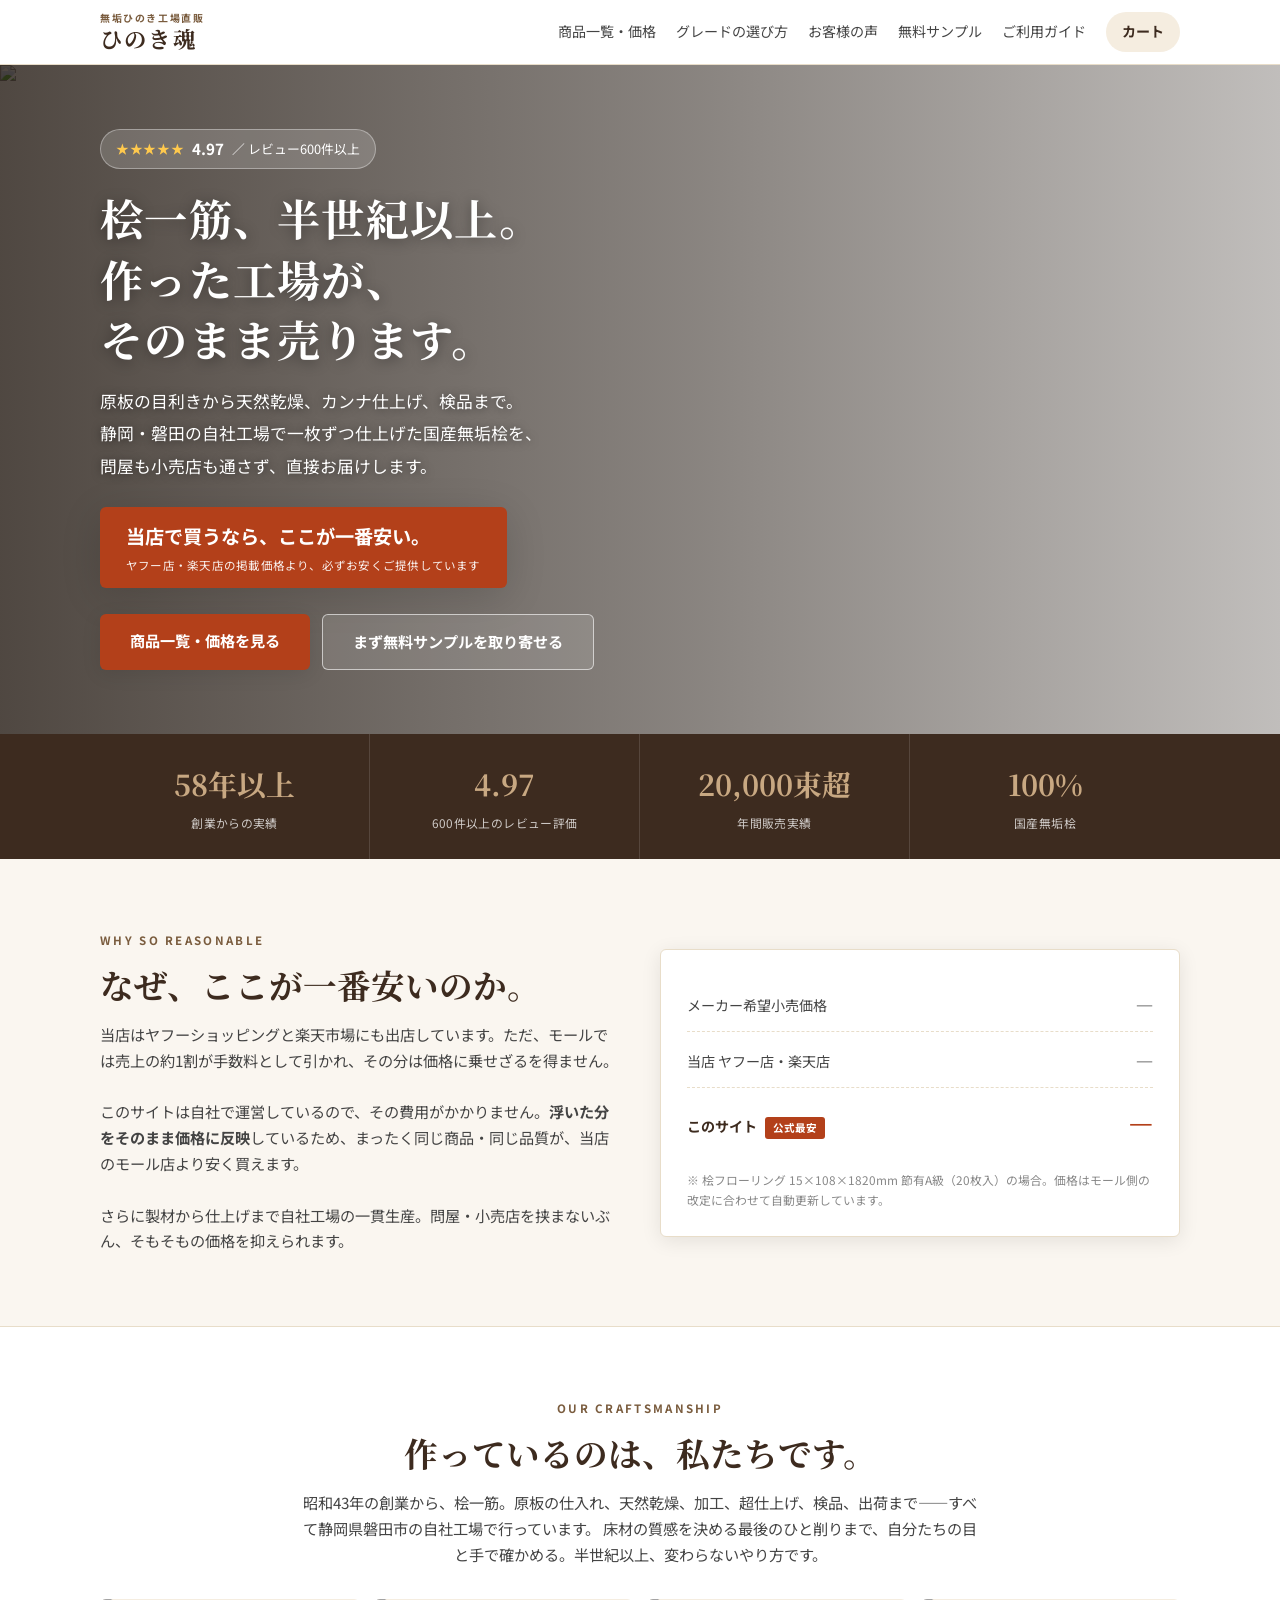
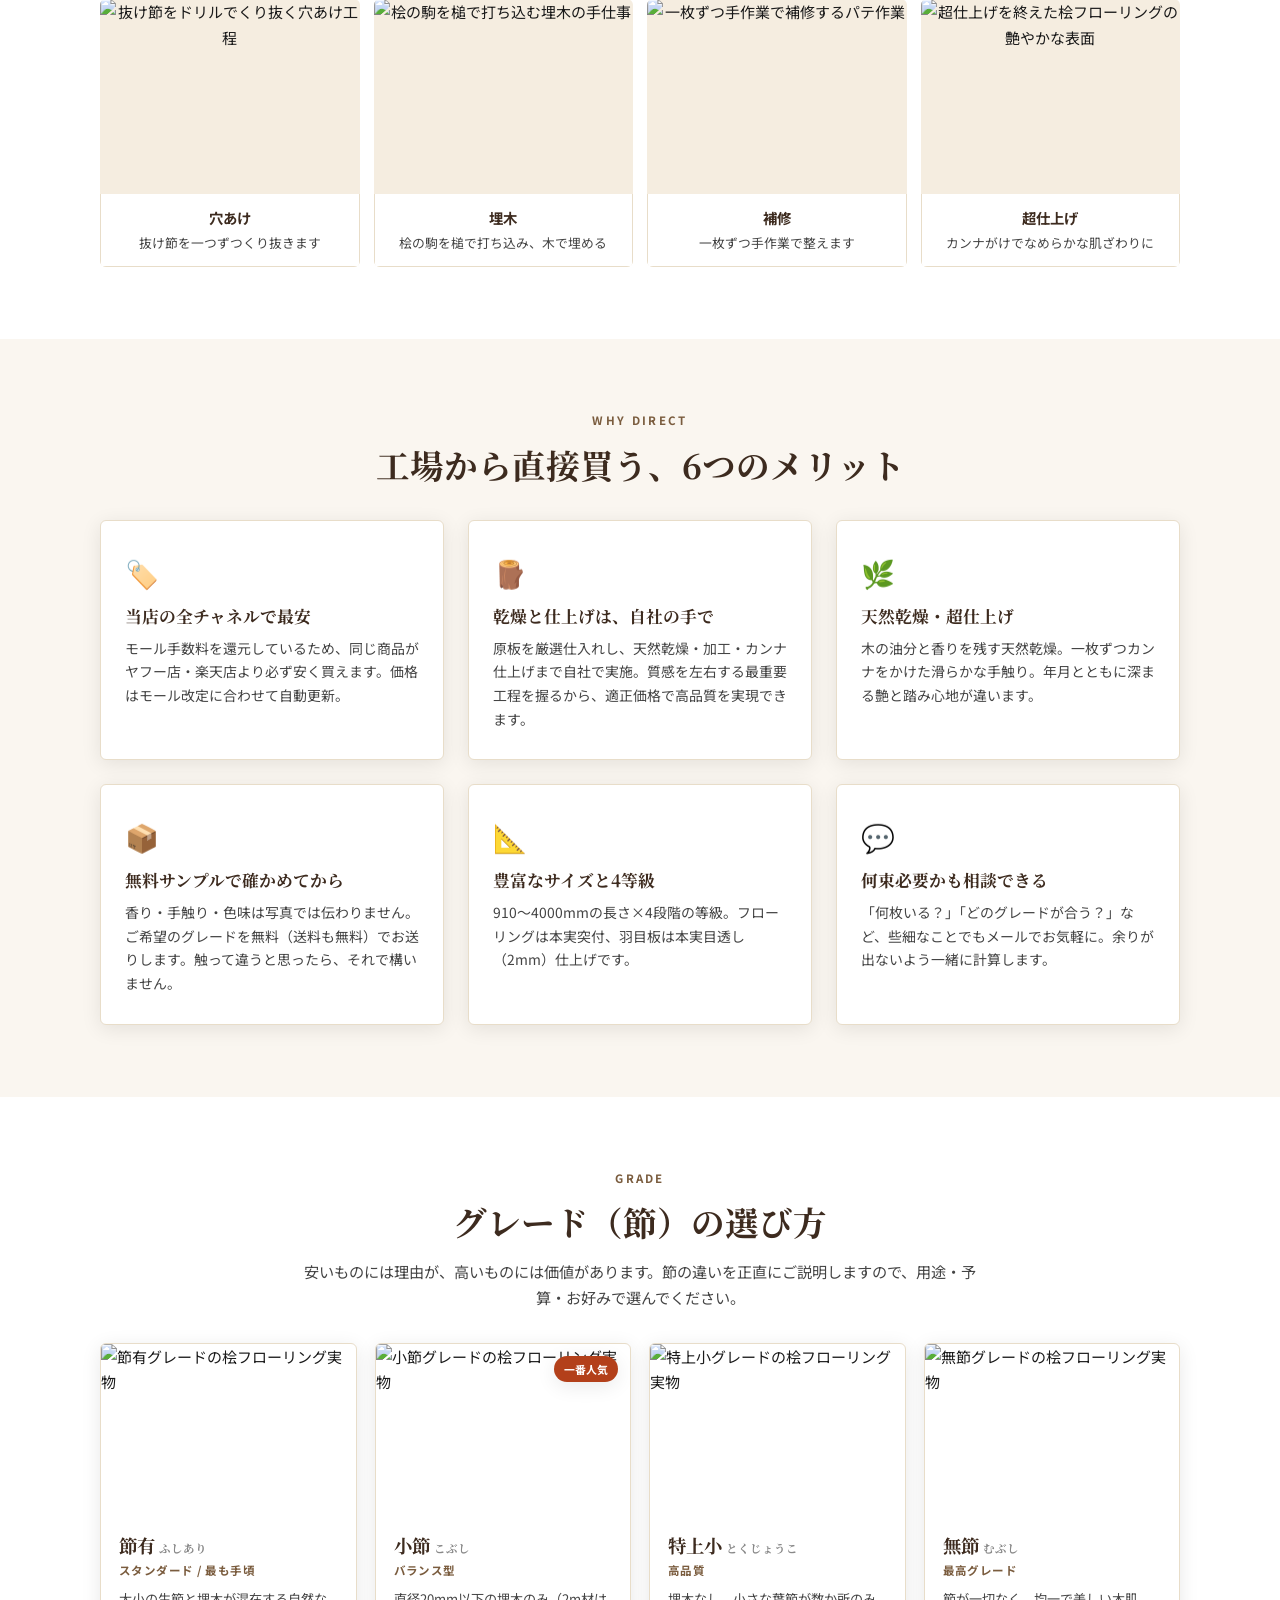
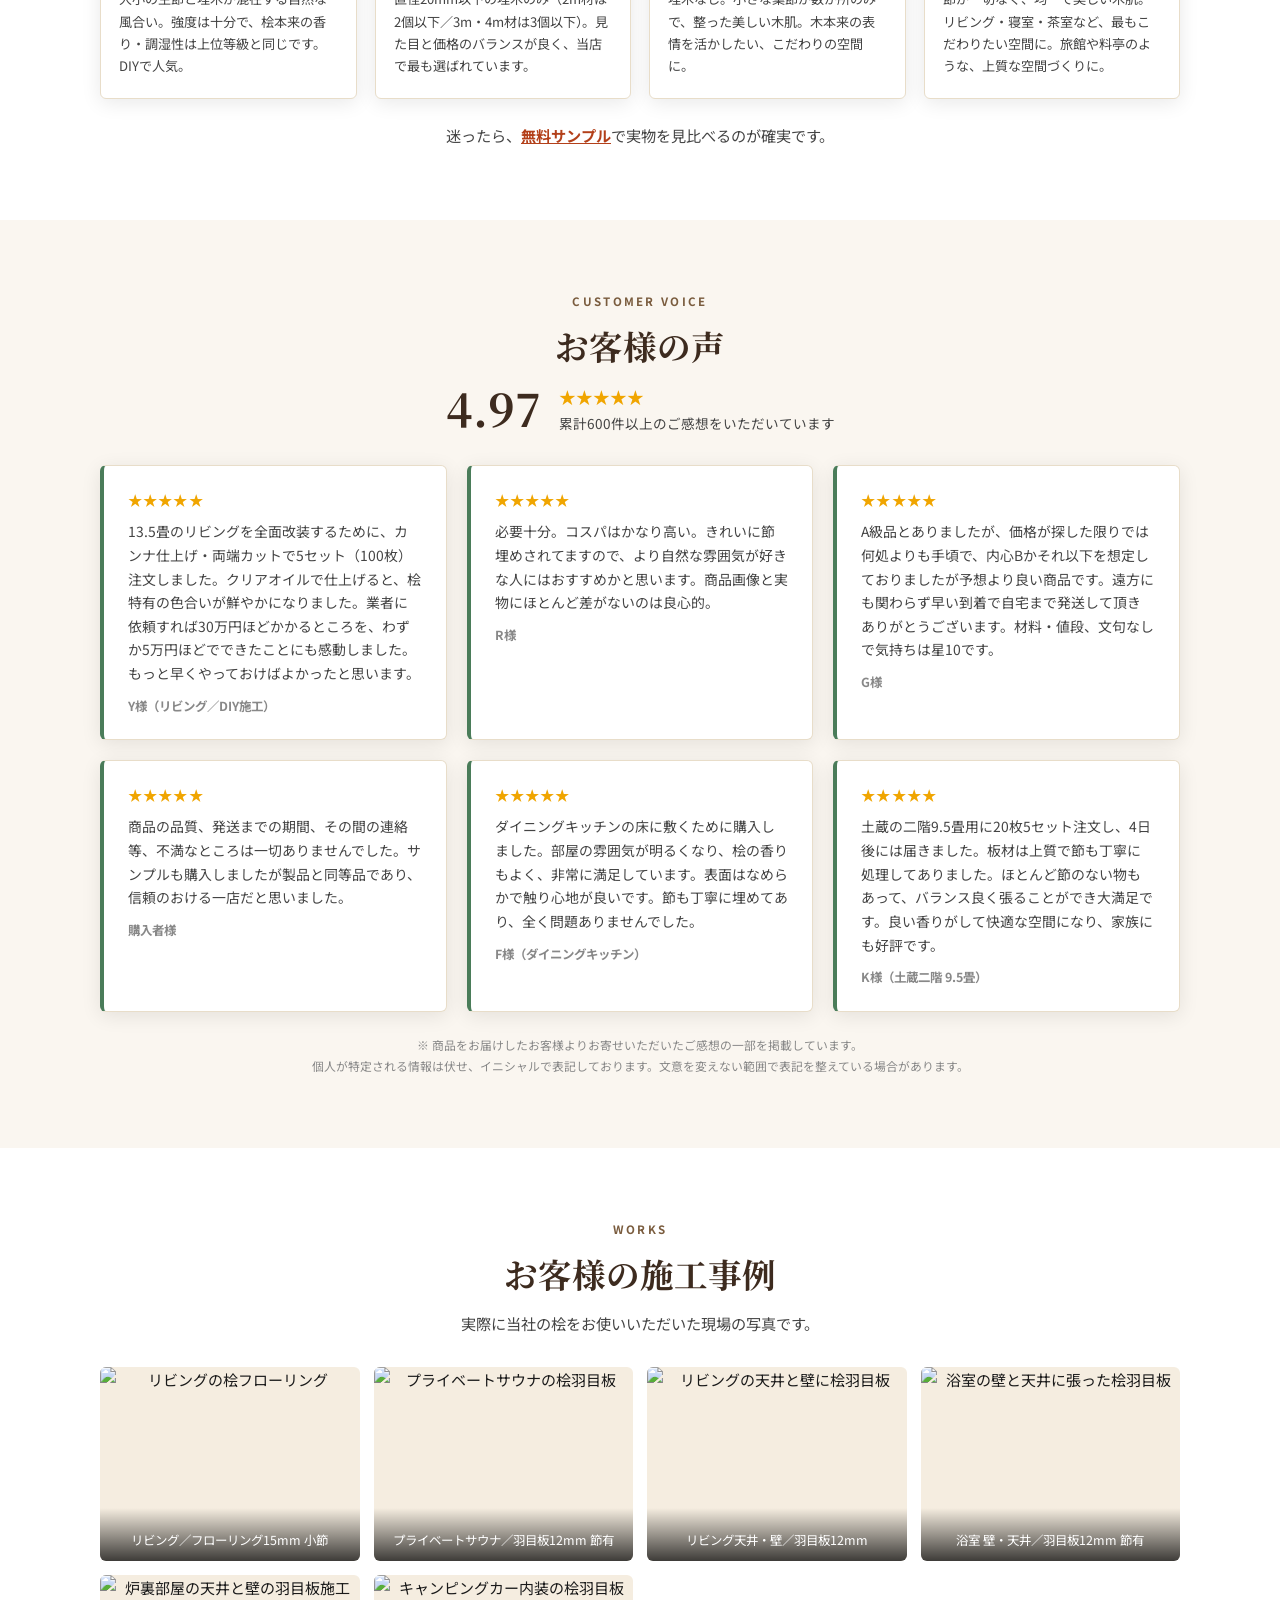
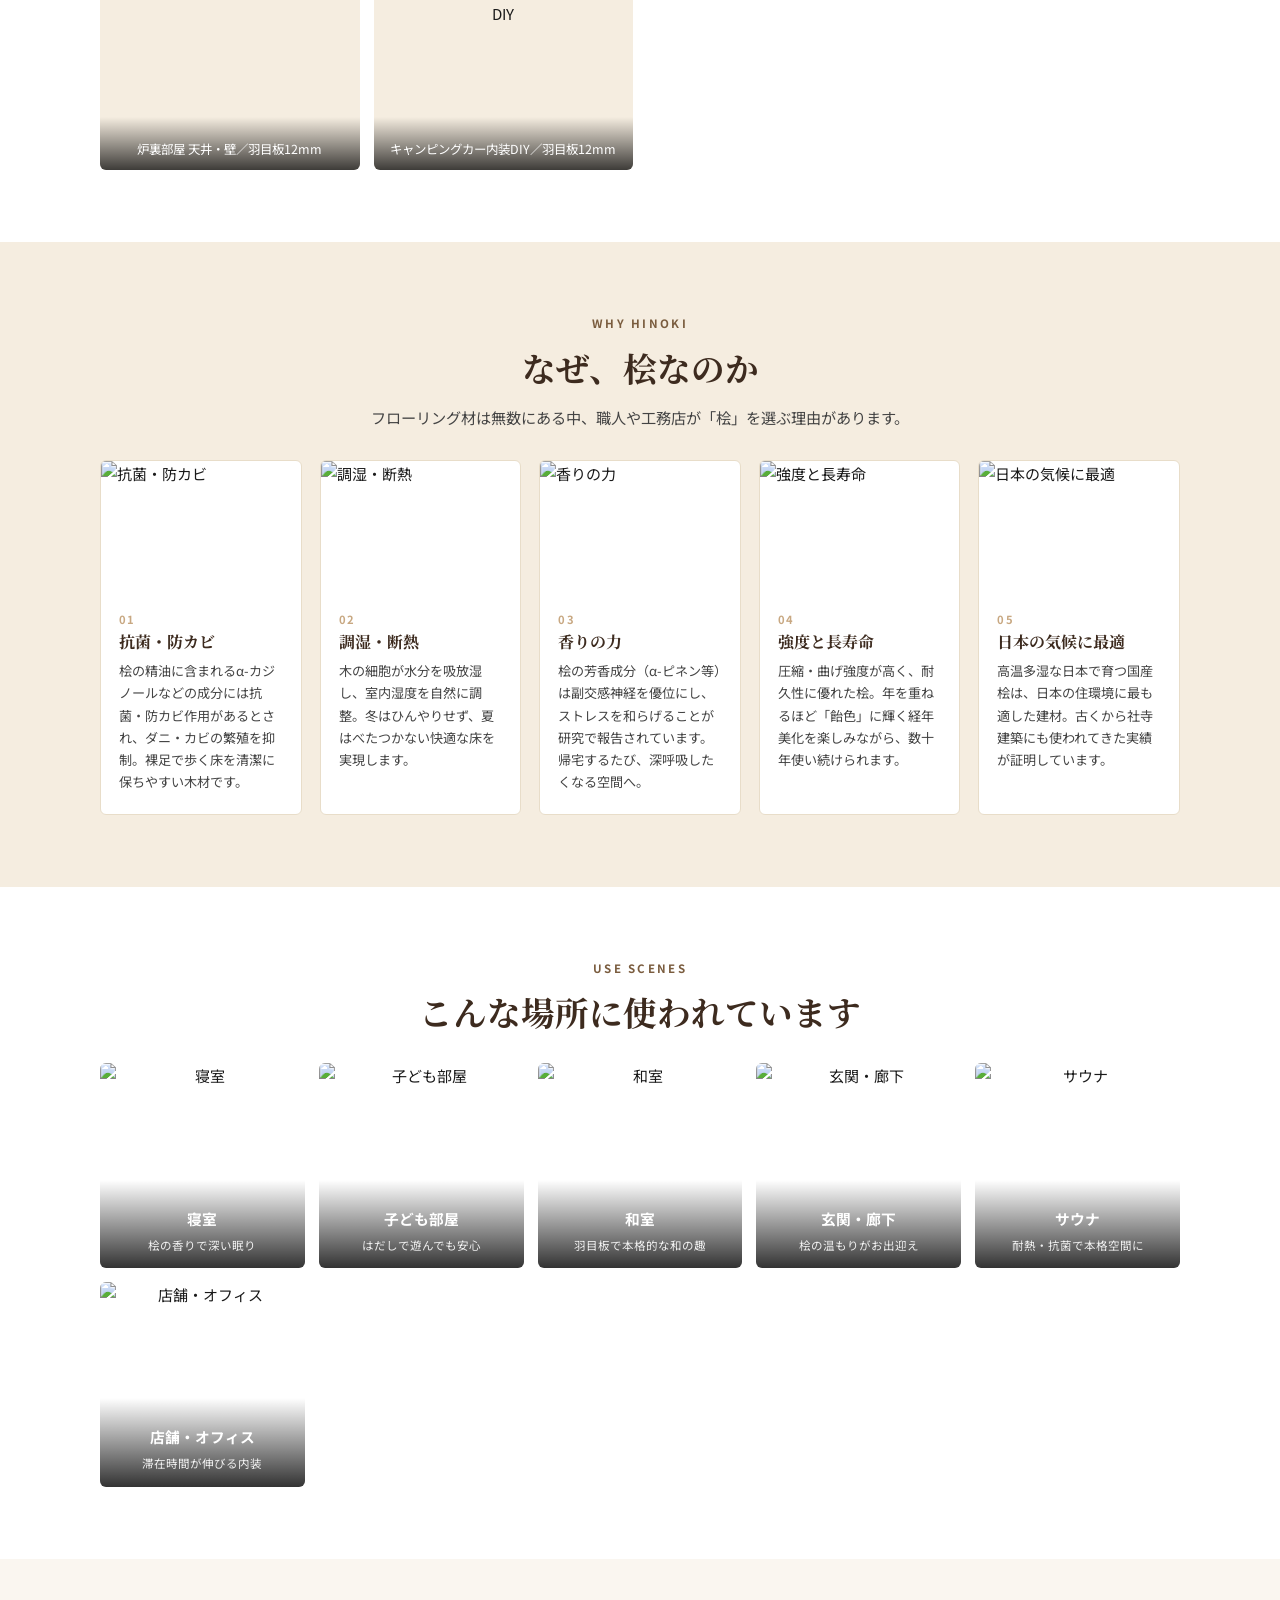
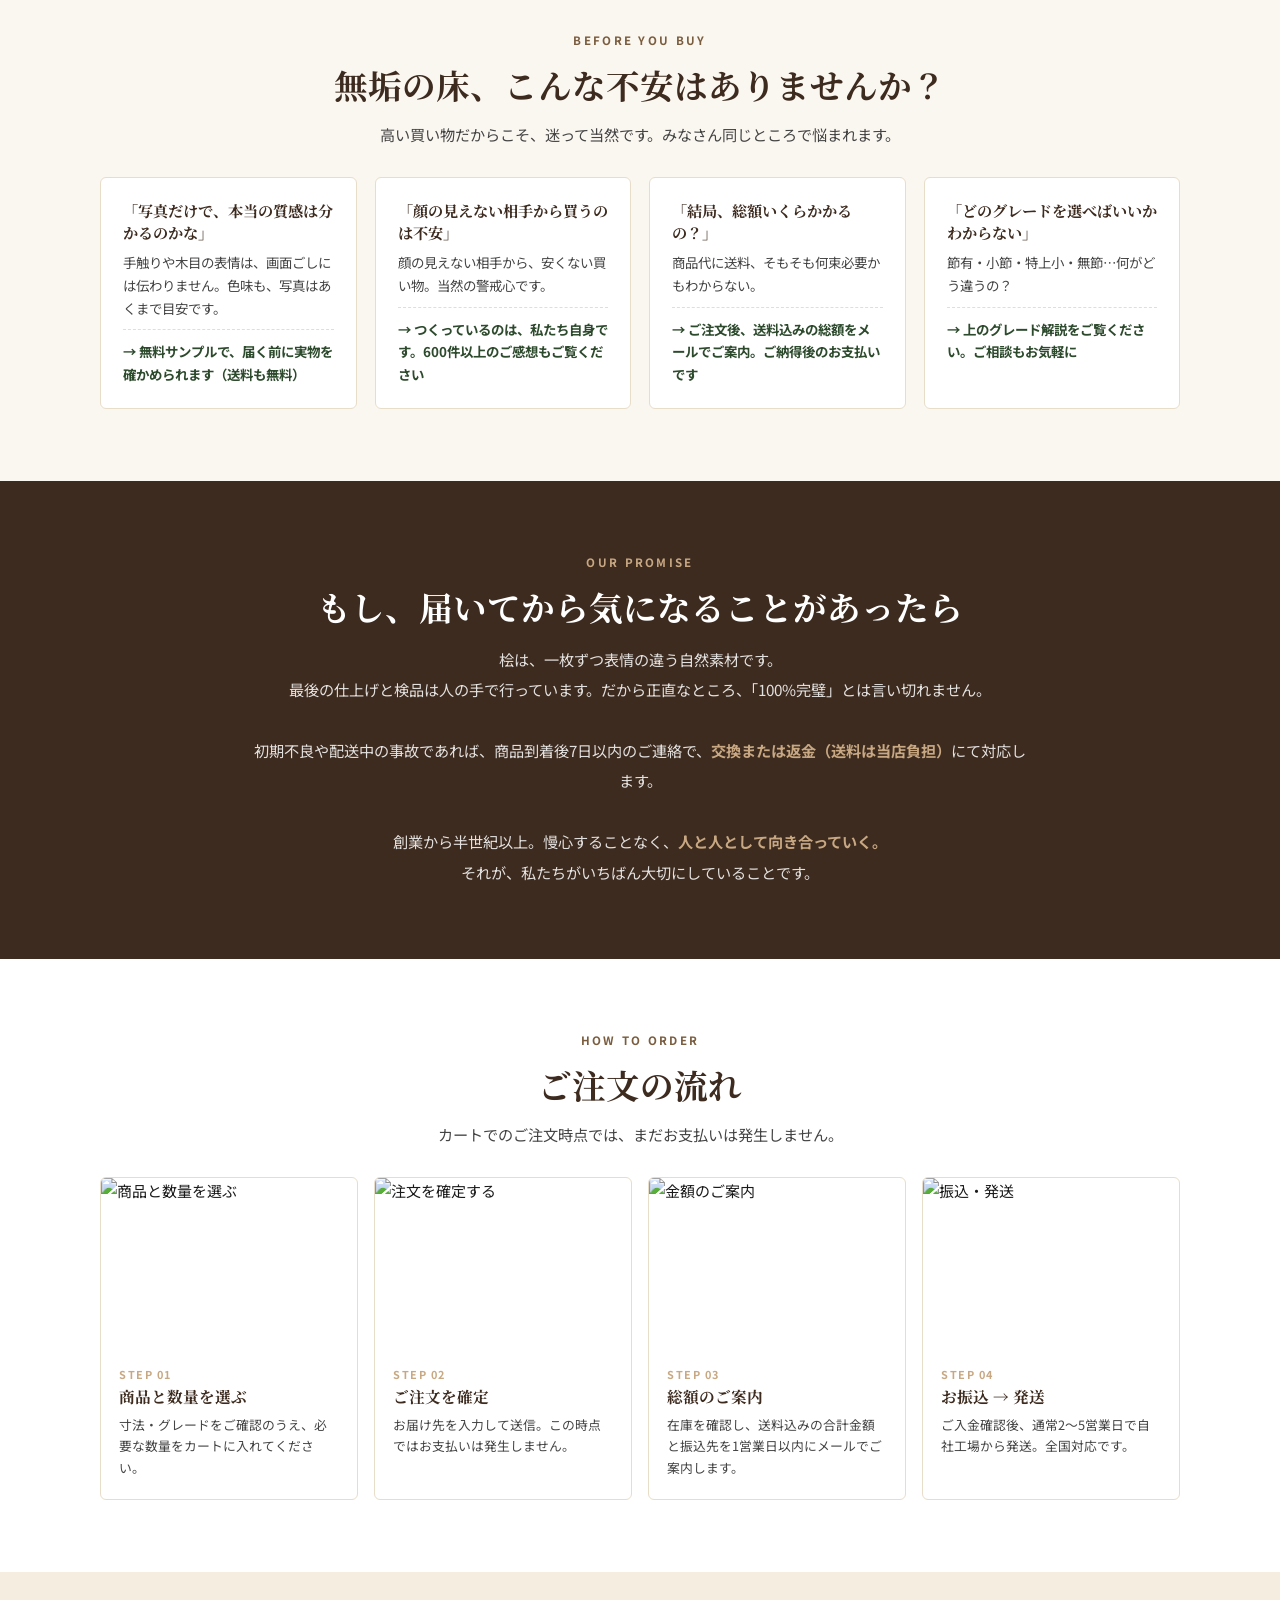
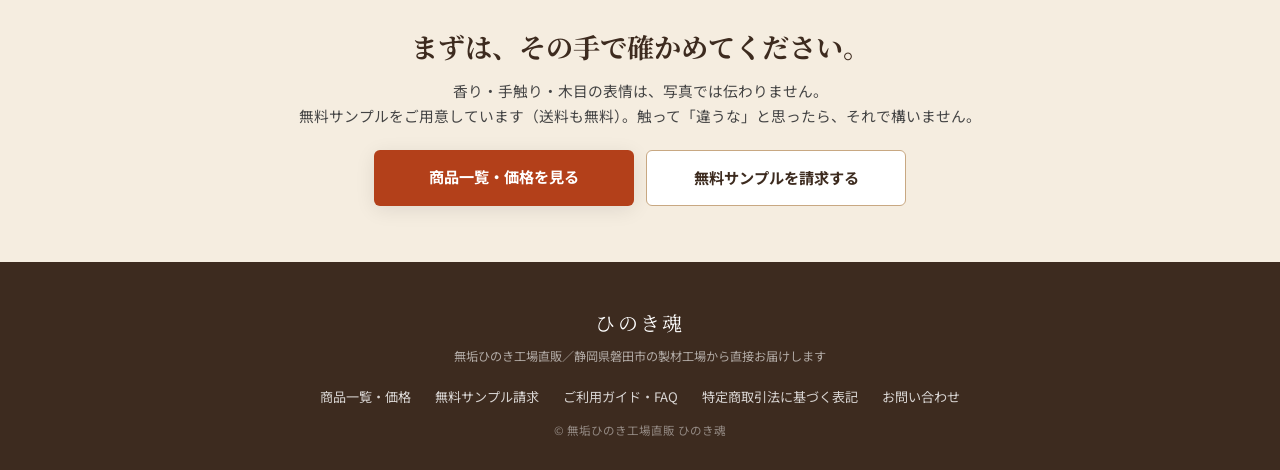
==== commit 322edf7d: "改修: 基準価格を両モールの安い方に統一・見出し折返し・社名ラベル除去・スマホのカート導線・カート一覧カード化・希望小売価格比較・特商法責任者ほか - 12mmフローリング10品で楽天店がヤフー店より" ====
--- a/index.html
+++ b/index.html
@@ -3,8 +3,20 @@
 <head>
 <meta charset="UTF-8">
 <meta name="viewport" content="width=device-width, initial-scale=1.0">
-<title>無垢ひのき工場直販 ひのき魂｜国産桧フローリング・羽目板を工場から直接、最安値で</title>
-<meta name="description" content="創業1968年、桧一筋55年以上の製材工場が運営する直販ストア。国産無垢桧のフローリング・羽目板を、当店のモール店より安い公式最安価格で。レビュー600件以上・評価4.97。無料サンプルあり。">
+<title>無垢ひのき工場直販 ひのき魂｜国産桧フローリング・羽目板を工場から直接、公式最安で</title>
+<meta name="description" content="創業1968年、桧一筋半世紀以上の製材工場が運営する直販ストア。国産無垢桧のフローリング・羽目板を、当店のモール店より安い公式最安価格で。レビュー600件以上・評価4.97。無料サンプルあり。">
+<link rel="canonical" href="https://h02050d-ship-it.github.io/hinokidamashii/">
+<meta property="og:type" content="website">
+<meta property="og:site_name" content="無垢ひのき工場直販 ひのき魂">
+<meta property="og:title" content="無垢ひのき工場直販 ひのき魂｜国産桧フローリング・羽目板を工場から直接">
+<meta property="og:description" content="創業1968年、桧一筋の製材工場が運営する直販ストア。当店のモール店より安い公式最安価格。レビュー600件以上・評価4.97。無料サンプルあり。">
+<meta property="og:url" content="https://h02050d-ship-it.github.io/hinokidamashii/">
+<meta property="og:image" content="https://hayazai.com/images/hero_baby_2026.jpg">
+<meta property="og:locale" content="ja_JP">
+<meta name="twitter:card" content="summary_large_image">
+<meta name="twitter:title" content="無垢ひのき工場直販 ひのき魂｜国産桧フローリング・羽目板を工場から直接">
+<meta name="twitter:description" content="創業1968年、桧一筋の製材工場が運営する直販ストア。当店のモール店より安い公式最安価格。レビュー600件以上・評価4.97。無料サンプルあり。">
+<meta name="twitter:image" content="https://hayazai.com/images/hero_baby_2026.jpg">
 <link rel="icon" href="favicon.svg" type="image/svg+xml">
 <link rel="preconnect" href="https://fonts.googleapis.com">
 <link rel="preconnect" href="https://fonts.gstatic.com" crossorigin>
@@ -20,6 +32,7 @@
       <span class="brand-sub">無垢ひのき工場直販</span>
       <span class="brand-main">ひのき魂</span>
     </a>
+    <a class="cart-link cart-link-m" href="cart.html" aria-label="カート">カート<span class="cart-badge is-empty">0</span></a>
     <button id="nav-toggle" aria-label="メニュー">☰</button>
     <nav class="site-nav" id="site-nav">
       <a href="products.html">商品一覧・価格</a>
@@ -41,7 +54,7 @@
         <span class="stars">★★★★★</span><strong>4.97</strong>
         <span>／ レビュー600件以上</span>
       </div>
-      <h1>桧一筋、半世紀以上。<br>作った工場が、そのまま売ります。</h1>
+      <h1><span class="nowrap">桧一筋、半世紀以上。</span><br><span class="nowrap">作った工場が、</span><span class="nowrap">そのまま売ります。</span></h1>
       <p class="hero-lead">
         原板の目利きから天然乾燥、カンナ仕上げ、検品まで。<br>
         静岡・磐田の自社工場で一枚ずつ仕上げた国産無垢桧を、<br>
@@ -86,8 +99,8 @@
       </div>
       <div class="price-compare">
         <div class="pc-row">
-          <span class="pc-label">一般的な小売店（問屋経由）</span>
-          <span class="pc-val">高い</span>
+          <span class="pc-label">メーカー希望小売価格</span>
+          <span class="pc-val" id="pc-msrp">—</span>
         </div>
         <div class="pc-row">
           <span class="pc-label">当店 ヤフー店・楽天店</span>
@@ -138,7 +151,7 @@
 <!-- ===== 選ばれる理由 ===== -->
 <section class="section bg-cream">
   <div class="container ta-center">
-    <div class="section-label">Why Hayazai</div>
+    <div class="section-label">Why Direct</div>
     <h2 class="section-title">工場から直接買う、6つのメリット</h2>
     <div class="reason-grid" style="margin-top:32px;text-align:left;">
       <div class="reason">
@@ -212,7 +225,7 @@
         <div class="grade-body">
           <div class="grade-name">無節<span class="grade-kana">むぶし</span></div>
           <div class="grade-sub">最高グレード</div>
-          <p>節が一切なく、均一で美しい木肌。リビング・寝室・茶室など、最もこだわりたい空間に。旅館や高級住宅にも使われます。</p>
+          <p>節が一切なく、均一で美しい木肌。リビング・寝室・茶室など、最もこだわりたい空間に。旅館や料亭のような、上質な空間づくりに。</p>
         </div>
       </div>
     </div>
@@ -233,7 +246,7 @@
       <div class="rating-big">4.97</div>
       <div class="rating-meta">
         <span class="stars">★★★★★</span>
-        累計600件以上のご感想／★5が97%
+        累計600件以上のご感想をいただいています
       </div>
     </div>
     <div class="voice-grid">
@@ -438,6 +451,7 @@
 </footer>
 
 <script src="https://hayazai.com/data/products.js"></script>
+<script src="https://hayazai.com/shop/base_prices.js"></script>
 <script src="js/shop.js"></script>
 <script>
   // 創業年からの年数を自動更新（1968年創業）
--- a/css/shop.css
+++ b/css/shop.css
@@ -442,3 +442,36 @@
 .toast-box { position: fixed; bottom: 84px; left: 50%; transform: translateX(-50%); z-index: 999; display: flex; flex-direction: column; gap: 8px; align-items: center; }
 .toast { background: var(--wood-dark); color: #fff; padding: 12px 28px; border-radius: 999px; font-size: 0.88rem; box-shadow: var(--shadow-lg); white-space: nowrap; transition: opacity 0.4s; }
 .toast.out { opacity: 0; }
+
+/* ===== 2026-09-02 改修（見出し折返し・スマホのカート導線・カート一覧のカード化 ほか） ===== */
+.hero-box { max-width: 680px; }
+.hero h1 { font-size: clamp(1.7rem, 4.2vw, 2.7rem); }
+.nowrap { display: inline-block; }
+@media (max-width: 640px) { .hero-lead br { display: none; } }
+section[id], .p-section { scroll-margin-top: 84px; }
+
+.cart-link-m { display: none; }
+@media (max-width: 860px) {
+  .cart-link-m { display: inline-flex; margin-left: auto; padding: 7px 13px; font-size: 0.82rem; }
+  #nav-toggle { margin-left: 0; }
+  .site-nav .cart-link { display: none; }
+}
+@media (max-width: 900px) {
+  .summary-card { position: static; order: -1; }
+  .cart-summary { position: static; }
+}
+body.has-sticky { padding-bottom: 76px; }
+
+.cart-list { background: var(--white); border: 1px solid var(--line); border-radius: var(--radius); box-shadow: var(--shadow); overflow: hidden; }
+.cart-line { display: grid; grid-template-columns: 64px 1fr auto; gap: 16px; align-items: center; padding: 16px 18px; border-bottom: 1px solid var(--line); }
+.cart-line:last-child { border-bottom: none; }
+.cart-line .cart-img { width: 64px; height: 64px; }
+.cart-unit { font-size: 0.8rem; color: var(--text-mid); margin-top: 4px; }
+.cart-unit s { color: var(--text-light); margin-right: 8px; }
+.cart-line-right { display: flex; align-items: center; gap: 14px; }
+.cart-line .cart-sub { min-width: 92px; text-align: right; font-family: 'Noto Serif JP', serif; font-size: 1.1rem; }
+@media (max-width: 640px) {
+  .cart-line { grid-template-columns: 56px 1fr; gap: 12px 14px; padding: 14px; }
+  .cart-line .cart-img { width: 56px; height: 56px; }
+  .cart-line-right { grid-column: 1 / -1; justify-content: space-between; }
+}
